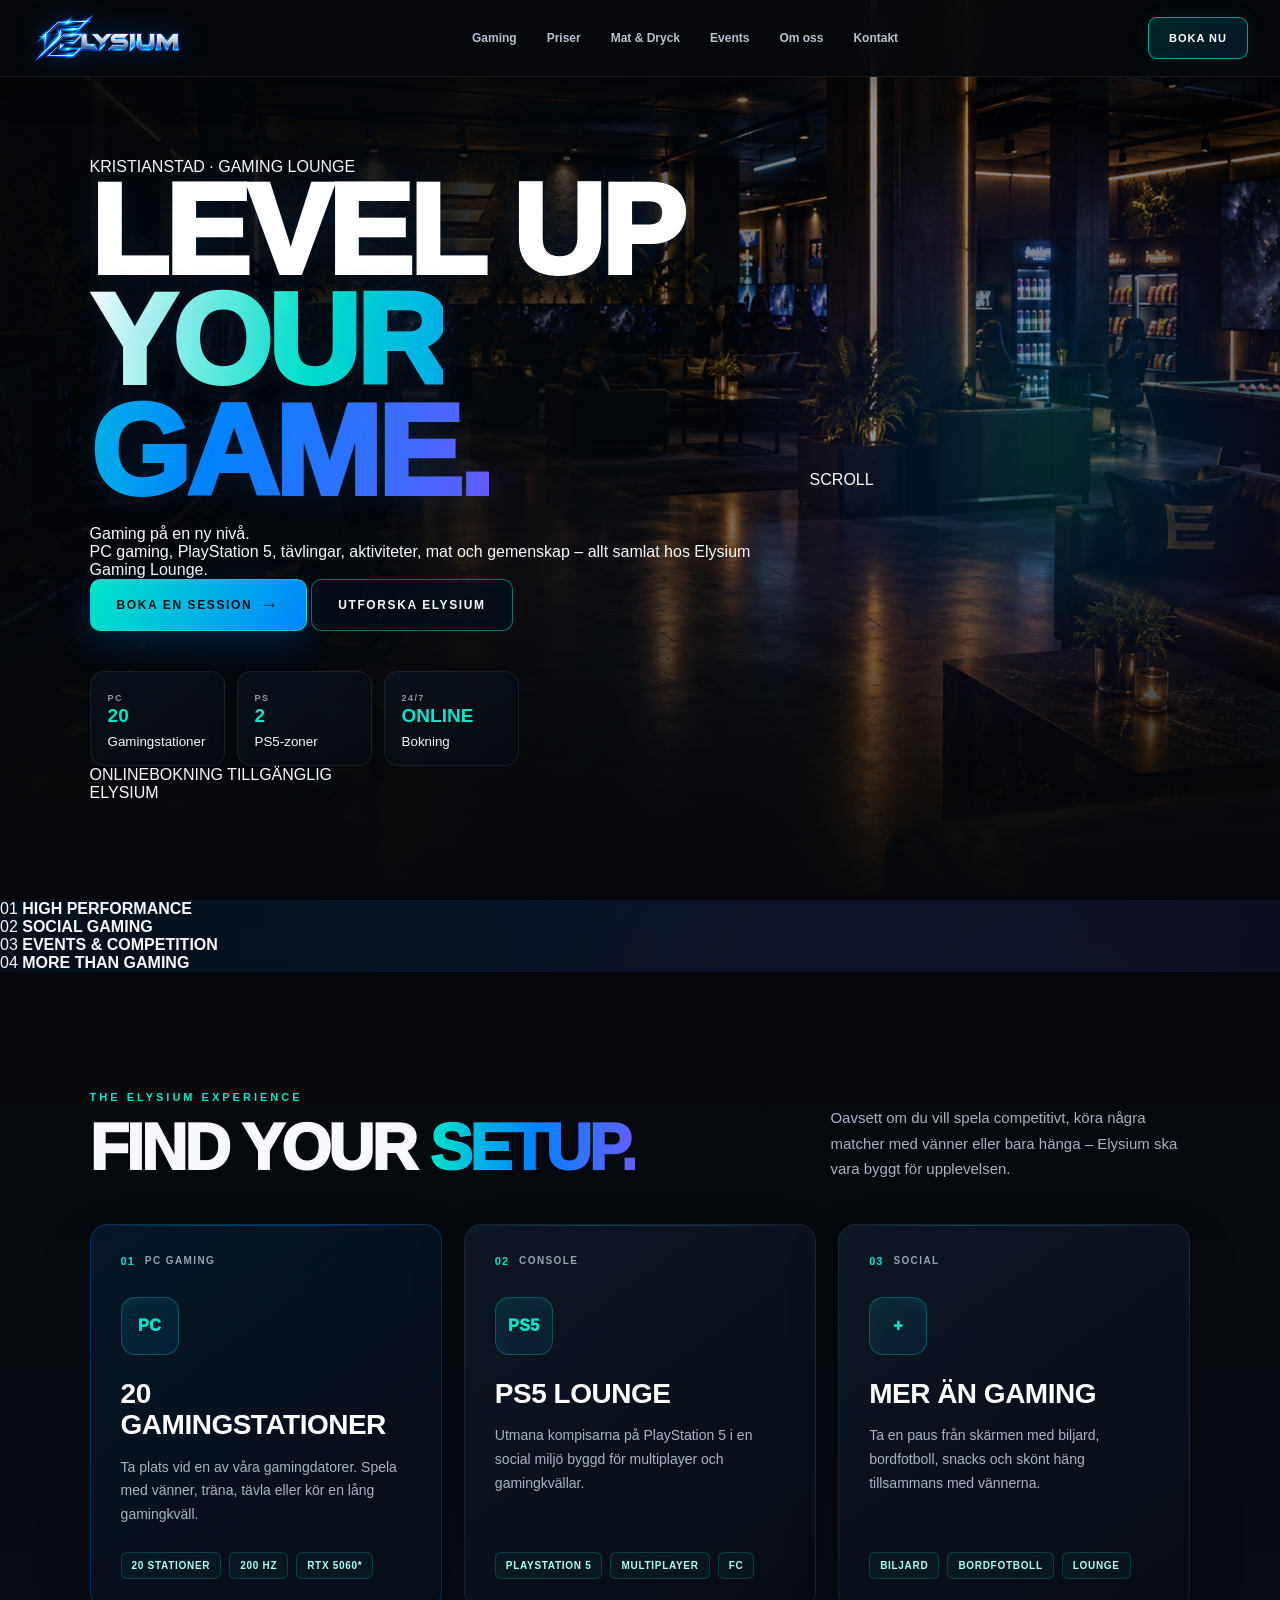
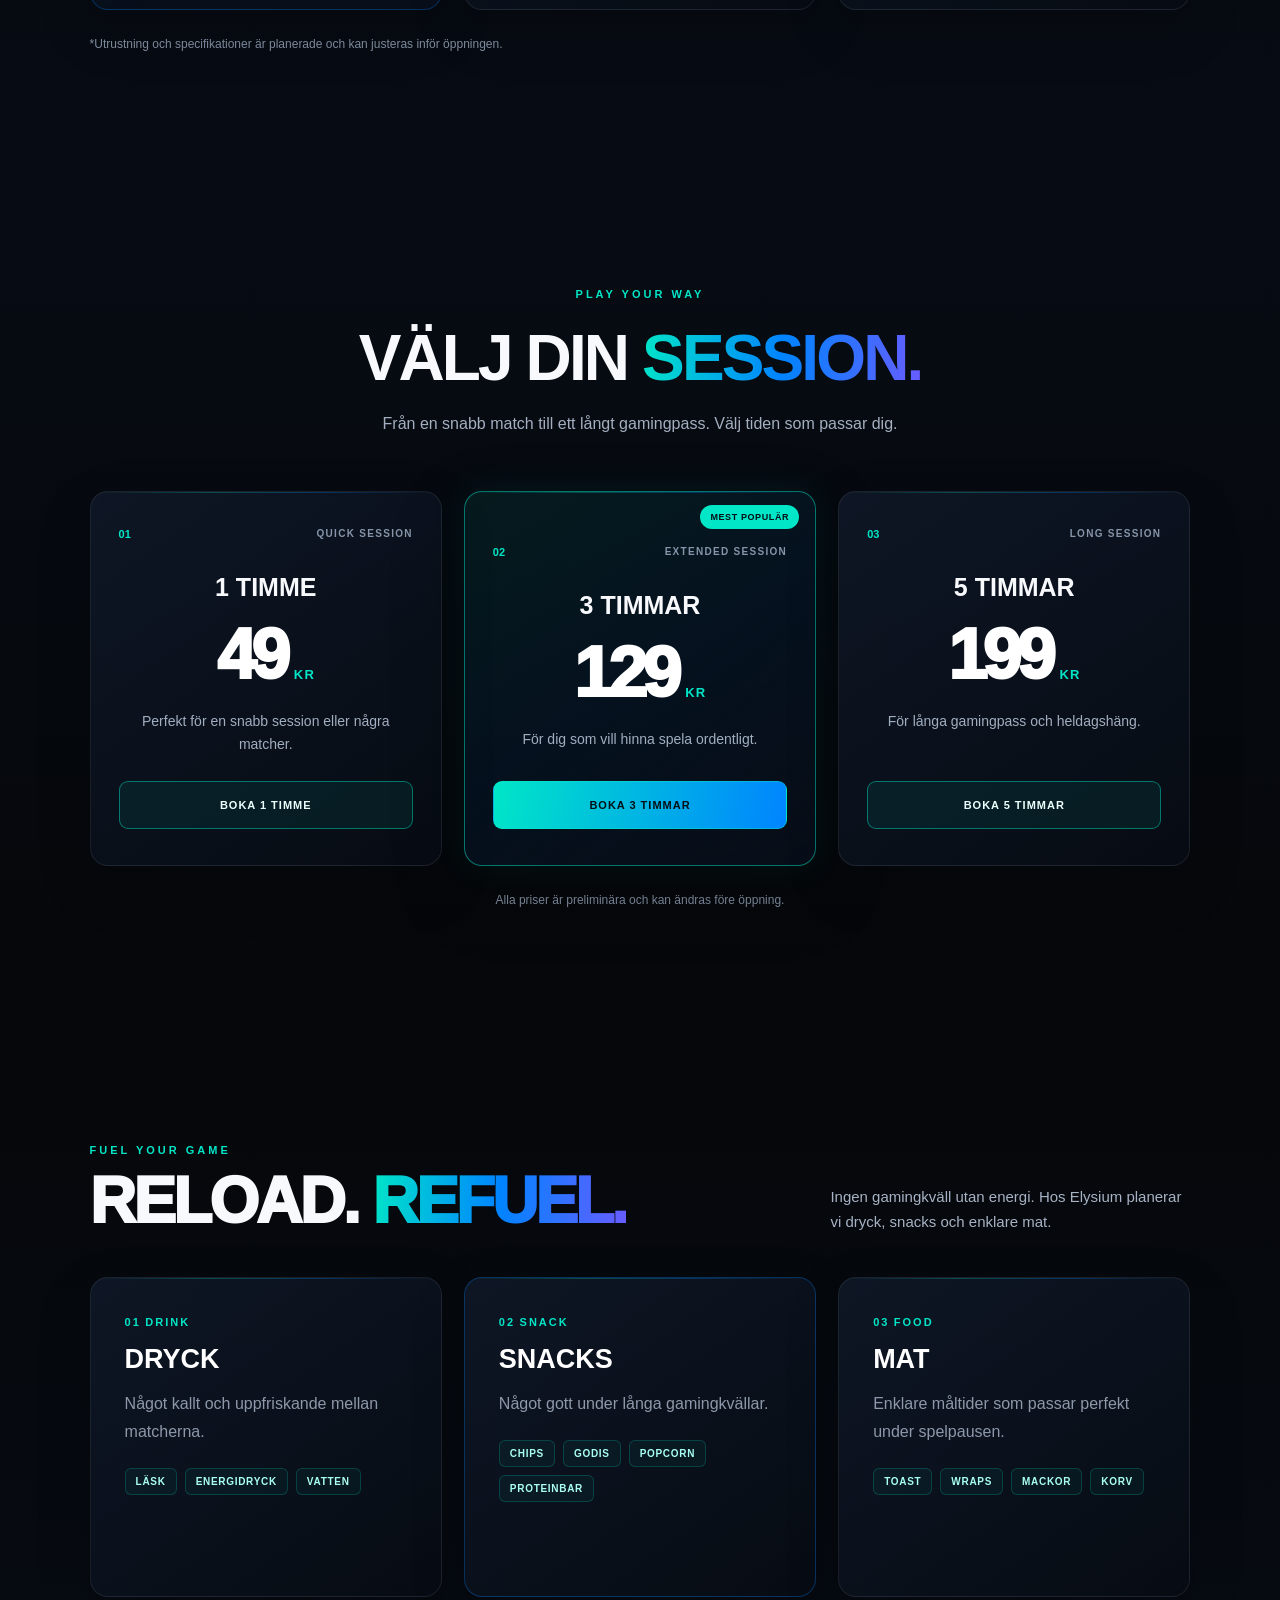
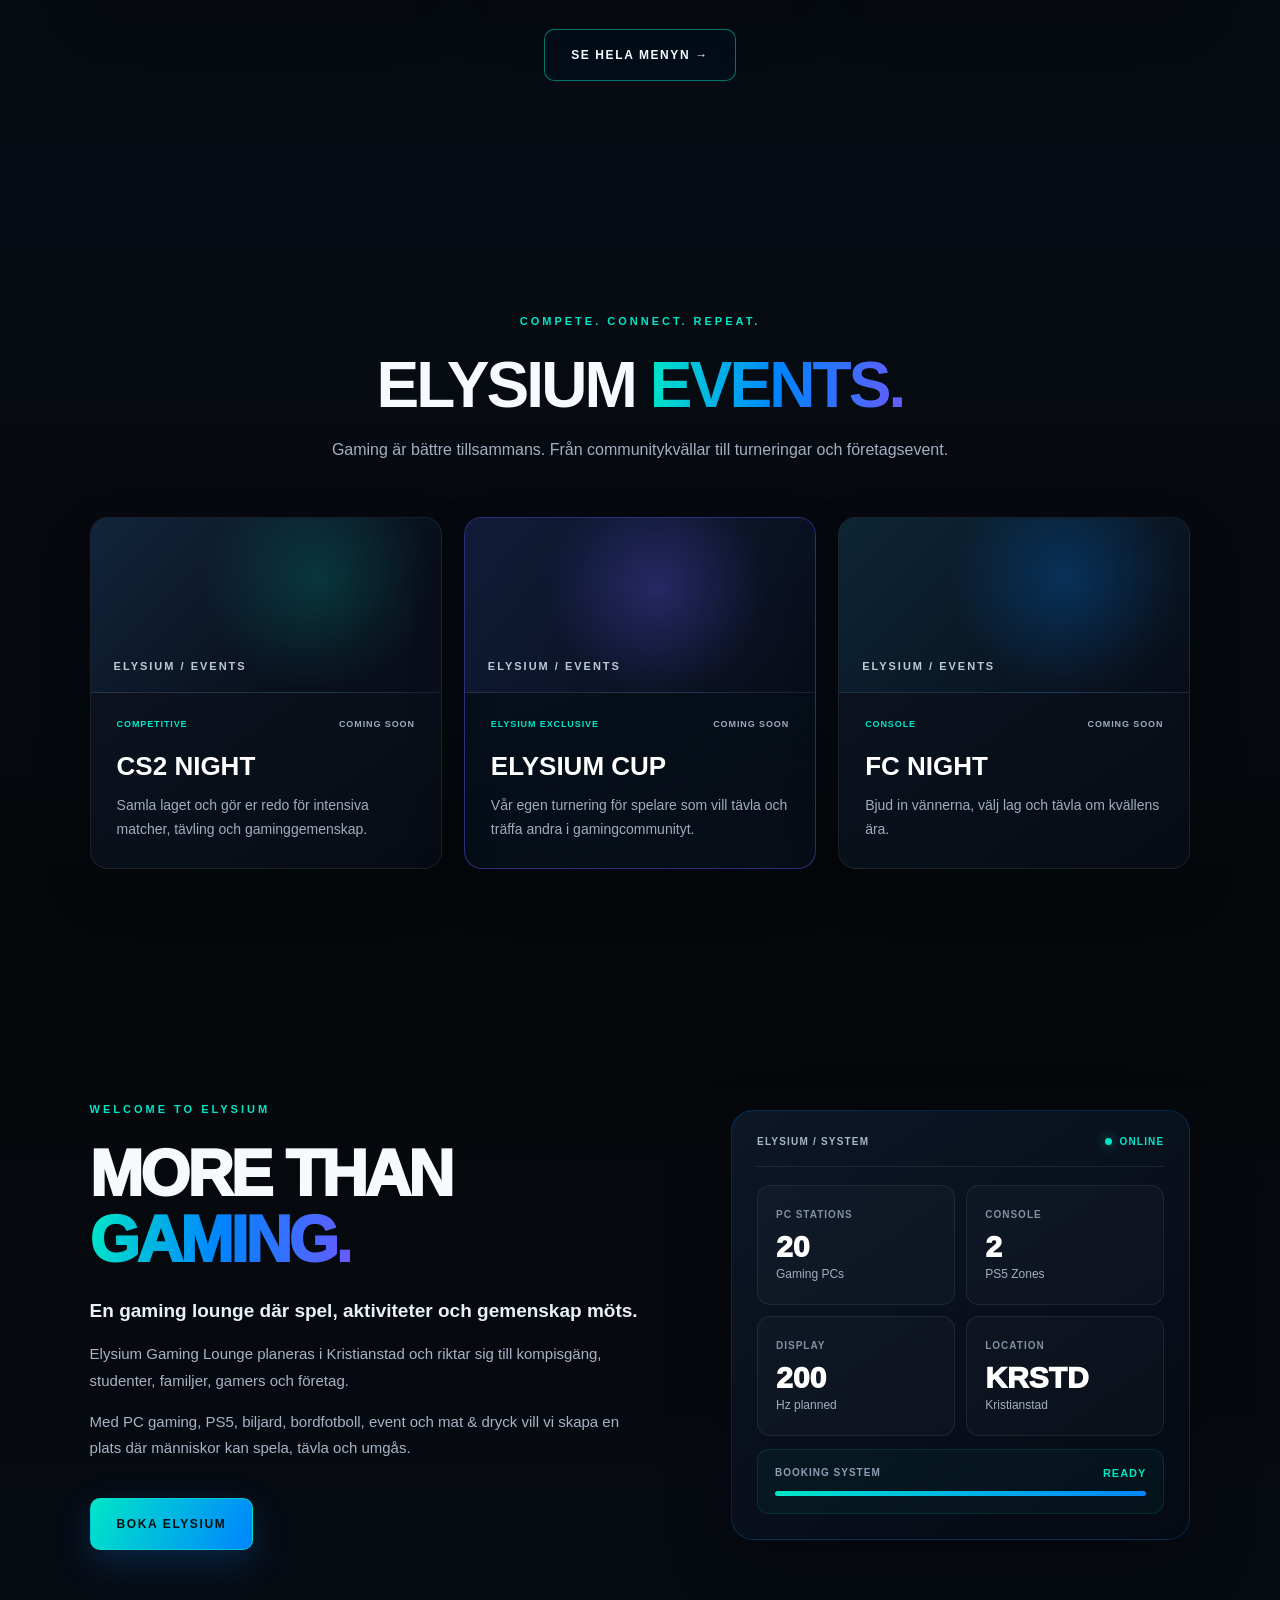
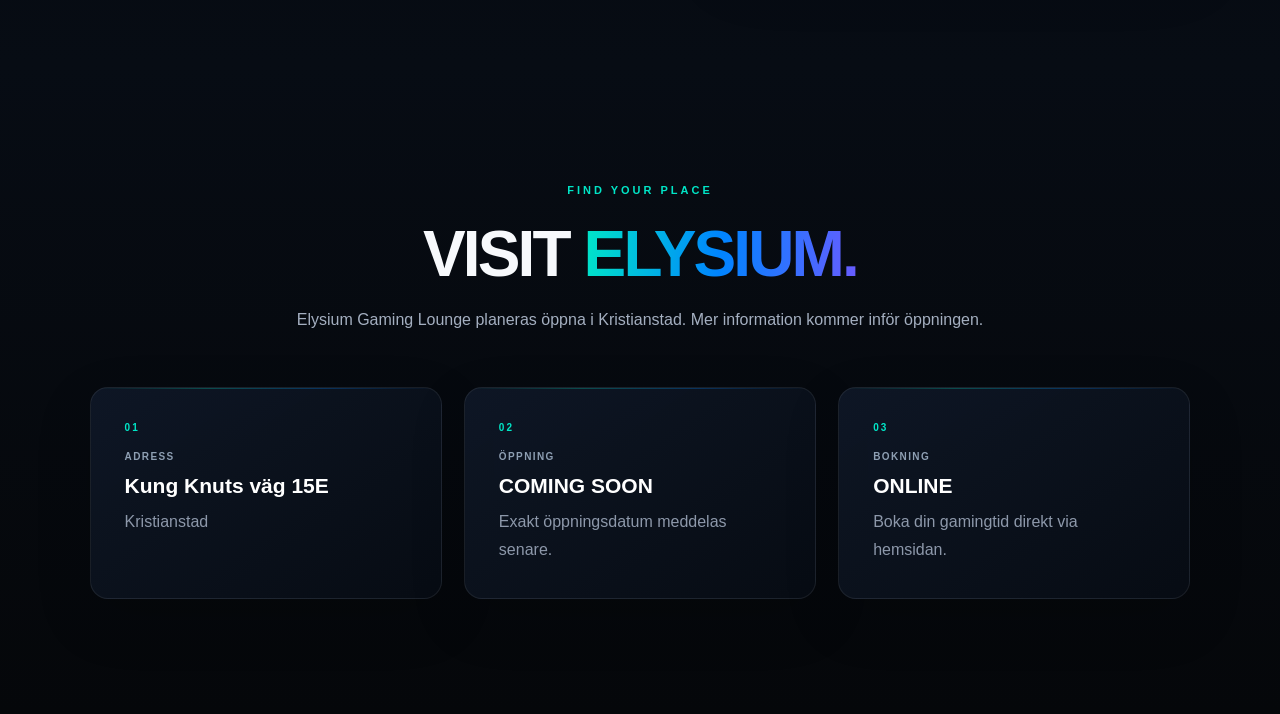
==== index.html @ 27334a2d "Fix contact card markup before responsive overhaul" ====
<!DOCTYPE html>
<html lang="sv">

<head>
    <meta charset="UTF-8">
    <meta name="viewport" content="width=device-width, initial-scale=1.0">
    <meta name="theme-color" content="#05070a">

    <title>Elysium Gaming Lounge | Kristianstad</title>

    <meta name="description"
        content="Elysium Gaming Lounge i Kristianstad – PC gaming, PS5, biljard, bordfotboll, events, mat och dryck.">

    <link rel="stylesheet" href="style.css">
</head>

<body>

    <!-- =========================
         HEADER
    ========================== -->

    <header class="site-header">

        <div class="header-inner">

            <a href="#home" class="logo-link" aria-label="Elysium Gaming Lounge">
                <img
                    src="elysium-header-logo.png"
                    alt="Elysium Gaming Lounge"
                    class="header-logo-img">
            </a>

            <nav class="desktop-nav" aria-label="Huvudmeny">
                <a href="#gaming">Gaming</a>
                <a href="#priser">Priser</a>
                <a href="#mat-dryck">Mat &amp; Dryck</a>
                <a href="#events">Events</a>
                <a href="#om-elysium">Om oss</a>
                <a href="#kontakt">Kontakt</a>
            </nav>

            <div class="header-actions">
                <a href="booking.html" class="header-book-btn">
                    BOKA NU
                </a>

                <button
                    class="mobile-menu-button"
                    id="mobileMenuButton"
                    aria-label="Öppna meny"
                    aria-expanded="false">

                    <span></span>
                    <span></span>
                    <span></span>
                </button>
            </div>

        </div>

        <nav class="mobile-nav" id="mobileNav" aria-label="Mobilmeny">
            <a href="#gaming">Gaming</a>
            <a href="#priser">Priser</a>
            <a href="#mat-dryck">Mat &amp; Dryck</a>
            <a href="#events">Events</a>
            <a href="#om-elysium">Om oss</a>
            <a href="#kontakt">Kontakt</a>
            <a href="#faq">FAQ</a>
            <a href="booking.html" class="mobile-book-link">Boka gaming</a>
        </nav>

    </header>


    <main>

        <!-- =========================
             HERO
        ========================== -->

        <section class="hero" id="home">

            <div class="hero-glow hero-glow-one"></div>
            <div class="hero-glow hero-glow-two"></div>

            <div class="hero-container">

                <div class="hero-content">

                    <div class="status-pill">
                        <span class="status-dot"></span>
                        KRISTIANSTAD · GAMING LOUNGE
                    </div>

                    <h1>
                        LEVEL UP
                        <span>YOUR GAME.</span>
                    </h1>

                    <p class="hero-lead">
                        Gaming på en ny nivå.
                    </p>

                    <p class="hero-description">
                        PC gaming, PlayStation 5, tävlingar, aktiviteter,
                        mat och gemenskap – allt samlat hos Elysium Gaming Lounge.
                    </p>

                    <div class="hero-buttons">

                        <a href="booking.html" class="btn btn-primary">
                            <span>BOKA EN SESSION</span>
                            <span class="btn-arrow">→</span>
                        </a>

                        <a href="#gaming" class="btn btn-secondary">
                            UTFORSKA ELYSIUM
                        </a>

                    </div>

                    <div class="hero-stats">

                        <div class="hero-stat">
                            <span class="stat-icon">PC</span>
                            <div>
                                <strong>20</strong>
                                <small>Gamingstationer</small>
                            </div>
                        </div>

                        <div class="hero-stat">
                            <span class="stat-icon">PS</span>
                            <div>
                                <strong>2</strong>
                                <small>PS5-zoner</small>
                            </div>
                        </div>

                        <div class="hero-stat">
                            <span class="stat-icon">24/7</span>
                            <div>
                                <strong>ONLINE</strong>
                                <small>Bokning</small>
                            </div>
                        </div>

                    </div>

                </div>


                <div class="hero-visual">

                    <div class="hero-image-card">

                        <div class="hero-image"></div>

                        <div class="hero-image-shine"></div>

                        <div class="availability-badge">
                            <span class="live-dot"></span>
                            ONLINEBOKNING TILLGÄNGLIG
                        </div>

                        <div class="hero-image-tag">
                            ELYSIUM
                        </div>

                    </div>

                </div>

            </div>

            <div class="scroll-indicator">
                <span>SCROLL</span>
                <div class="scroll-line"></div>
            </div>

        </section>


        <!-- =========================
             EXPERIENCE STRIP
        ========================== -->

        <section class="experience-strip">

            <div class="experience-item">
                <span>01</span>
                <strong>HIGH PERFORMANCE</strong>
            </div>

            <div class="experience-divider"></div>

            <div class="experience-item">
                <span>02</span>
                <strong>SOCIAL GAMING</strong>
            </div>

            <div class="experience-divider"></div>

            <div class="experience-item">
                <span>03</span>
                <strong>EVENTS &amp; COMPETITION</strong>
            </div>

            <div class="experience-divider"></div>

            <div class="experience-item">
                <span>04</span>
                <strong>MORE THAN GAMING</strong>
            </div>

        </section>


        <!-- =========================
             GAMING
        ========================== -->

        <section class="section gaming-section" id="gaming">

            <div class="section-shell">

                <div class="section-header">

                    <div>
                        <p class="section-label">THE ELYSIUM EXPERIENCE</p>

                        <h2>
                            FIND YOUR
                            <span>SETUP.</span>
                        </h2>
                    </div>

                    <p class="section-description">
                        Oavsett om du vill spela competitivt, köra några matcher
                        med vänner eller bara hänga – Elysium ska vara byggt för upplevelsen.
                    </p>

                </div>


                <div class="gaming-grid">

                    <article class="gaming-card gaming-card-large">

                        <div class="card-top">
                            <span class="card-index">01</span>
                            <span class="card-category">PC GAMING</span>
                        </div>

                        <div class="card-content">

                            <div class="card-icon">
                                <span>PC</span>
                            </div>

                            <h3>20 GAMINGSTATIONER</h3>

                            <p>
                                Ta plats vid en av våra gamingdatorer.
                                Spela med vänner, träna, tävla eller kör en lång gamingkväll.
                            </p>

                            <div class="feature-tags">
                                <span>20 STATIONER</span>
                                <span>200 HZ</span>
                                <span>RTX 5060*</span>
                            </div>

                        </div>

                        <div class="card-glow"></div>

                    </article>


                    <article class="gaming-card">

                        <div class="card-top">
                            <span class="card-index">02</span>
                            <span class="card-category">CONSOLE</span>
                        </div>

                        <div class="card-content">

                            <div class="card-icon">
                                <span>PS5</span>
                            </div>

                            <h3>PS5 LOUNGE</h3>

                            <p>
                                Utmana kompisarna på PlayStation 5 i en social
                                miljö byggd för multiplayer och gamingkvällar.
                            </p>

                            <div class="feature-tags">
                                <span>PLAYSTATION 5</span>
                                <span>MULTIPLAYER</span>
                                <span>FC</span>
                            </div>

                        </div>

                    </article>


                    <article class="gaming-card">

                        <div class="card-top">
                            <span class="card-index">03</span>
                            <span class="card-category">SOCIAL</span>
                        </div>

                        <div class="card-content">

                            <div class="card-icon">
                                <span>+</span>
                            </div>

                            <h3>MER ÄN GAMING</h3>

                            <p>
                                Ta en paus från skärmen med biljard,
                                bordfotboll, snacks och skönt häng tillsammans med vännerna.
                            </p>

                            <div class="feature-tags">
                                <span>BILJARD</span>
                                <span>BORDFOTBOLL</span>
                                <span>LOUNGE</span>
                            </div>

                        </div>

                    </article>

                </div>

                <p class="section-note">
                    *Utrustning och specifikationer är planerade och kan justeras inför öppningen.
                </p>

            </div>

        </section>


        <!-- =========================
             PRISER
        ========================== -->

        <section class="section pricing-section" id="priser">

            <div class="section-shell">

                <div class="center-heading">

                    <p class="section-label">PLAY YOUR WAY</p>

                    <h2>
                        VÄLJ DIN
                        <span>SESSION.</span>
                    </h2>

                    <p>
                        Från en snabb match till ett långt gamingpass.
                        Välj tiden som passar dig.
                    </p>

                </div>


                <div class="pricing-grid">

                    <article class="price-card">

                        <div class="price-card-top">
                            <span>01</span>
                            <small>QUICK SESSION</small>
                        </div>

                        <h3>1 TIMME</h3>

                        <div class="price-value">
                            <strong>49</strong>
                            <span>KR</span>
                        </div>

                        <p>
                            Perfekt för en snabb session eller några matcher.
                        </p>

                        <a href="booking.html" class="price-button">
                            BOKA 1 TIMME
                        </a>

                    </article>


                    <article class="price-card featured">

                        <div class="popular-badge">
                            MEST POPULÄR
                        </div>

                        <div class="price-card-top">
                            <span>02</span>
                            <small>EXTENDED SESSION</small>
                        </div>

                        <h3>3 TIMMAR</h3>

                        <div class="price-value">
                            <strong>129</strong>
                            <span>KR</span>
                        </div>

                        <p>
                            För dig som vill hinna spela ordentligt.
                        </p>

                        <a href="booking.html" class="price-button">
                            BOKA 3 TIMMAR
                        </a>

                    </article>


                    <article class="price-card">

                        <div class="price-card-top">
                            <span>03</span>
                            <small>LONG SESSION</small>
                        </div>

                        <h3>5 TIMMAR</h3>

                        <div class="price-value">
                            <strong>199</strong>
                            <span>KR</span>
                        </div>

                        <p>
                            För långa gamingpass och heldagshäng.
                        </p>

                        <a href="booking.html" class="price-button">
                            BOKA 5 TIMMAR
                        </a>

                    </article>

                </div>

                <p class="section-note center-note">
                    Alla priser är preliminära och kan ändras före öppning.
                </p>

            </div>

        </section>


        <!-- =========================
             MAT & DRYCK
        ========================== -->

        <section class="section food-section" id="mat-dryck">

            <div class="section-shell">

                <div class="section-header">

                    <div>
                        <p class="section-label">FUEL YOUR GAME</p>

                        <h2>
                            RELOAD.
                            <span>REFUEL.</span>
                        </h2>
                    </div>

                    <p class="section-description">
                        Ingen gamingkväll utan energi.
                        Hos Elysium planerar vi dryck, snacks och enklare mat.
                    </p>

                </div>


                <div class="food-grid">

                    <article class="food-card">

                        <span class="food-number">01</span>

                        <div class="food-icon">DRINK</div>

                        <h3>DRYCK</h3>

                        <p>
                            Något kallt och uppfriskande mellan matcherna.
                        </p>

                        <div class="feature-tags">
                            <span>LÄSK</span>
                            <span>ENERGIDRYCK</span>
                            <span>VATTEN</span>
                        </div>

                    </article>


                    <article class="food-card featured">

                        <span class="food-number">02</span>

                        <div class="food-icon">SNACK</div>

                        <h3>SNACKS</h3>

                        <p>
                            Något gott under långa gamingkvällar.
                        </p>

                        <div class="feature-tags">
                            <span>CHIPS</span>
                            <span>GODIS</span>
                            <span>POPCORN</span>
                            <span>PROTEINBAR</span>
                        </div>

                    </article>


                    <article class="food-card">

                        <span class="food-number">03</span>

                        <div class="food-icon">FOOD</div>

                        <h3>MAT</h3>

                        <p>
                            Enklare måltider som passar perfekt under spelpausen.
                        </p>

                        <div class="feature-tags">
                            <span>TOAST</span>
                            <span>WRAPS</span>
                            <span>MACKOR</span>
                            <span>KORV</span>
                        </div>

                    </article>

                </div>


                <div class="section-cta">

                    <a href="menu.html" class="btn btn-secondary">
                        SE HELA MENYN →
                    </a>

                </div>

            </div>

        </section>


        <!-- =========================
             EVENTS
        ========================== -->

        <section class="section events-section" id="events">

            <div class="section-shell">

                <div class="center-heading">

                    <p class="section-label">COMPETE. CONNECT. REPEAT.</p>

                    <h2>
                        ELYSIUM
                        <span>EVENTS.</span>
                    </h2>

                    <p>
                        Gaming är bättre tillsammans.
                        Från communitykvällar till turneringar och företagsevent.
                    </p>

                </div>


                <div class="events-grid">

                    <article class="event-card">

                        <div class="event-image event-image-one"></div>

                        <div class="event-body">

                            <div class="event-meta">
                                <span>COMPETITIVE</span>
                                <span>COMING SOON</span>
                            </div>

                            <h3>CS2 NIGHT</h3>

                            <p>
                                Samla laget och gör er redo för intensiva matcher,
                                tävling och gaminggemenskap.
                            </p>

                        </div>

                    </article>


                    <article class="event-card featured">

                        <div class="event-image event-image-two"></div>

                        <div class="event-body">

                            <div class="event-meta">
                                <span>ELYSIUM EXCLUSIVE</span>
                                <span>COMING SOON</span>
                            </div>

                            <h3>ELYSIUM CUP</h3>

                            <p>
                                Vår egen turnering för spelare som vill tävla
                                och träffa andra i gamingcommunityt.
                            </p>

                        </div>

                    </article>


                    <article class="event-card">

                        <div class="event-image event-image-three"></div>

                        <div class="event-body">

                            <div class="event-meta">
                                <span>CONSOLE</span>
                                <span>COMING SOON</span>
                            </div>

                            <h3>FC NIGHT</h3>

                            <p>
                                Bjud in vännerna, välj lag och tävla om kvällens ära.
                            </p>

                        </div>

                    </article>

                </div>

            </div>

        </section>


        <!-- =========================
             ABOUT
        ========================== -->

        <section class="section about-section" id="om-elysium">

            <div class="section-shell">

                <div class="about-container">

                    <div class="about-content">

                        <p class="section-label">WELCOME TO ELYSIUM</p>

                        <h2>
                            MORE THAN
                            <span>GAMING.</span>
                        </h2>

                        <p class="about-lead">
                            En gaming lounge där spel, aktiviteter
                            och gemenskap möts.
                        </p>

                        <p class="about-text">
                            Elysium Gaming Lounge planeras i Kristianstad
                            och riktar sig till kompisgäng, studenter,
                            familjer, gamers och företag.
                        </p>

                        <p class="about-text">
                            Med PC gaming, PS5, biljard, bordfotboll,
                            event och mat &amp; dryck vill vi skapa en plats
                            där människor kan spela, tävla och umgås.
                        </p>

                        <a href="booking.html" class="btn btn-primary about-button">
                            BOKA ELYSIUM
                        </a>

                    </div>


                    <div class="about-dashboard">

                        <div class="dashboard-header">
                            <span>ELYSIUM / SYSTEM</span>
                            <span class="dashboard-live">
                                <i></i>
                                ONLINE
                            </span>
                        </div>

                        <div class="dashboard-grid">

                            <div class="dashboard-card">
                                <small>PC STATIONS</small>
                                <strong>20</strong>
                                <span>Gaming PCs</span>
                            </div>

                            <div class="dashboard-card">
                                <small>CONSOLE</small>
                                <strong>2</strong>
                                <span>PS5 Zones</span>
                            </div>

                            <div class="dashboard-card">
                                <small>DISPLAY</small>
                                <strong>200</strong>
                                <span>Hz planned</span>
                            </div>

                            <div class="dashboard-card">
                                <small>LOCATION</small>
                                <strong>KRSTD</strong>
                                <span>Kristianstad</span>
                            </div>

                        </div>

                        <div class="dashboard-status">

                            <div>
                                <span>BOOKING SYSTEM</span>
                                <strong>READY</strong>
                            </div>

                            <div class="status-bar">
                                <span></span>
                            </div>

                        </div>

                    </div>

                </div>

            </div>

        </section>


        <!-- =========================
             KONTAKT
        ========================== -->

        <section class="section contact-section" id="kontakt">

            <div class="section-shell">

                <div class="center-heading">

                    <p class="section-label">FIND YOUR PLACE</p>

                    <h2>
                        VISIT
                        <span>ELYSIUM.</span>
                    </h2>

                    <p>
                        Elysium Gaming Lounge planeras öppna i Kristianstad.
                        Mer information kommer inför öppningen.
                    </p>

                </div>


                <div class="contact-grid">

                    <article class="contact-card">

                        <span class="contact-index">01</span>

                        <small>ADRESS</small>

                        <strong>
                            Kung Knuts väg 15E
                        </strong>

                        <p>
                            Kristianstad
                        </p>

                    </article>


                    <article class="contact-card">

                        <span class="contact-index">02</span>

                        <small>ÖPPNING</small>

                        <strong>COMING SOON</strong>

                        <p>
                            Exakt öppningsdatum meddelas senare.
                        </p>

                    </article>


                    <article class="contact-card">

                        <span class="contact-index">03</span>

                        <small>BOKNING</small>

                        <strong>ONLINE</strong>

                        <p>
                            Boka din gamingtid direkt via hemsidan.
                        </p>
                    </article>
                </div>
            </div>
        </section>
    </main>
    <script>
    const menuButton = document.getElementById('mobileMenuButton');
    const mobileNav = document.getElementById('mobileNav');
    if (menuButton && mobileNav) {
      menuButton.addEventListener('click', () => {
        const opened = mobileNav.classList.toggle('active');
        menuButton.setAttribute('aria-expanded', String(opened));
        menuButton.setAttribute('aria-label', opened ? 'Stäng meny' : 'Öppna meny');
      });
      mobileNav.querySelectorAll('a').forEach(link => link.addEventListener('click', () => {
        mobileNav.classList.remove('active');
        menuButton.setAttribute('aria-expanded', 'false');
      }));
    }
    </script>
</body>
</html>
---- style.css ----
/* =========================================================
   ELYSIUM GAMING LOUNGE
   PREMIUM DESIGN SYSTEM
   ========================================================= */

:root {
    --bg: #05070a;
    --bg-soft: #080d15;
    --bg-card: #0b1220;
    --bg-card-2: #0d1727;

    --blue: #0084ff;
    --blue-light: #29a6ff;
    --cyan: #00e6c7;
    --cyan-light: #46ffe5;
    --purple: #685cff;

    --text: #f7f9fc;
    --muted: #8d98aa;
    --muted-2: #606b7c;

    --border: rgba(255,255,255,.08);
    --border-blue: rgba(0,132,255,.25);
    --border-cyan: rgba(0,230,199,.22);

    --shadow:
        0 24px 70px rgba(0,0,0,.42);

    --glow-blue:
        0 0 35px rgba(0,132,255,.20);

    --glow-cyan:
        0 0 35px rgba(0,230,199,.16);

    --radius-sm: 12px;
    --radius: 18px;
    --radius-lg: 28px;

    --container: 1240px;
}


/* =========================================================
   RESET
   ========================================================= */

* {
    margin: 0;
    padding: 0;
    box-sizing: border-box;
}

html {
    scroll-behavior: smooth;
}

body {
    min-height: 100vh;
    overflow-x: hidden;

    background:
        radial-gradient(circle at 15% 10%, rgba(0,132,255,.10), transparent 25%),
        radial-gradient(circle at 85% 20%, rgba(104,92,255,.10), transparent 25%),
        #05070a;

    color: var(--text);

    font-family:
        Inter,
        Arial,
        Helvetica,
        sans-serif;

    -webkit-font-smoothing: antialiased;
}

body::before {
    content: "";
    position: fixed;
    inset: 0;
    pointer-events: none;
    z-index: -1;

    background-image:
        linear-gradient(rgba(255,255,255,.018) 1px, transparent 1px),
        linear-gradient(90deg, rgba(255,255,255,.018) 1px, transparent 1px);

    background-size: 70px 70px;

    mask-image:
        linear-gradient(
            to bottom,
            rgba(0,0,0,.45),
            transparent 75%
        );
}

img {
    max-width: 100%;
}

a {
    color: inherit;
}

button,
input,
select,
textarea {
    font: inherit;
}

section {
    scroll-margin-top: 100px;
}


/* =========================================================
   HEADER
   ========================================================= */

header {
    position: fixed;
    top: 0;
    left: 0;
    width: 100%;
    min-height: 82px;

    z-index: 1000;

    display: flex;
    align-items: center;
    justify-content: space-between;

    padding: 14px 6%;

    background:
        linear-gradient(
            180deg,
            rgba(5,7,10,.96),
            rgba(5,7,10,.82)
        );

    backdrop-filter: blur(20px);
    -webkit-backdrop-filter: blur(20px);

    border-bottom:
        1px solid rgba(255,255,255,.07);

    box-shadow:
        0 8px 35px rgba(0,0,0,.22);
}

.logo,
.logo-image-link {
    display: inline-flex;
    align-items: center;

    text-decoration: none;
}

.header-logo-img {
    display: block;

    width: 220px;
    max-width: 24vw;
    height: 54px;

    object-fit: contain;
    object-position: left center;

    filter:
        drop-shadow(0 0 12px rgba(0,132,255,.22));
}

header nav {
    display: flex;
    align-items: center;
    gap: 28px;
}

header nav a {
    position: relative;

    color: #d8deea;

    text-decoration: none;

    font-size: 13px;
    font-weight: 700;

    transition:
        color .25s ease,
        transform .25s ease;
}

header nav a::after {
    content: "";

    position: absolute;
    left: 0;
    bottom: -9px;

    width: 0;
    height: 2px;

    background:
        linear-gradient(
            90deg,
            var(--cyan),
            var(--blue)
        );

    box-shadow:
        0 0 10px rgba(0,230,199,.6);

    transition: width .25s ease;
}

header nav a:hover {
    color: #fff;
}

header nav a:hover::after {
    width: 100%;
}


/* =========================================================
   HERO
   ========================================================= */

.hero {
    position: relative;

    min-height: 100vh;

    display: flex;
    align-items: center;

    padding:
        150px 7%
        90px;

    overflow: hidden;

    background:
        linear-gradient(
            90deg,
            rgba(3,5,8,.96) 0%,
            rgba(3,7,12,.88) 34%,
            rgba(4,8,15,.42) 68%,
            rgba(3,5,8,.58) 100%
        ),
        url("e5ccaa9f-6c6c-4a0d-b67c-213d4dc119f0.png");

    background-size: cover;
    background-position: center;
    background-repeat: no-repeat;
}

.hero::before {
    content: "";

    position: absolute;

    width: 700px;
    height: 700px;

    right: -120px;
    top: 50%;

    transform: translateY(-50%);

    border-radius: 50%;

    background:
        radial-gradient(
            circle,
            rgba(0,230,199,.16) 0%,
            rgba(0,132,255,.13) 26%,
            rgba(104,92,255,.08) 45%,
            transparent 70%
        );

    filter: blur(14px);

    pointer-events: none;
}

.hero::after {
    content: "";

    position: absolute;
    inset: 0;

    pointer-events: none;

    background:
        linear-gradient(
            to bottom,
            transparent 65%,
            #05070a 100%
        );
}

.hero > * {
    position: relative;
    z-index: 2;
}

.hero-content,
.hero-copy {
    width: 100%;
    max-width: 720px;
}

.hero .small-title,
.hero-eyebrow {
    display: inline-flex;
    align-items: center;
    gap: 10px;

    margin-bottom: 22px;

    color: var(--cyan);

    font-size: 12px;
    font-weight: 900;
    letter-spacing: 3px;

    text-transform: uppercase;
}

.hero .small-title::before,
.hero-eyebrow::before {
    content: "";

    width: 30px;
    height: 2px;

    background:
        linear-gradient(
            90deg,
            var(--cyan),
            var(--blue)
        );

    box-shadow:
        0 0 12px rgba(0,230,199,.65);
}

.hero h1 {
    max-width: 900px;

    font-size:
        clamp(
            64px,
            10vw,
            138px
        );

    line-height: .86;

    font-weight: 950;

    letter-spacing: -4px;

    text-transform: uppercase;

    margin-bottom: 18px;

    color: #fff;

    text-shadow:
        0 0 35px rgba(0,132,255,.12);
}

.hero h1 span,
.gradient-text {
    color: transparent;

    background:
        linear-gradient(
            100deg,
            #ffffff 0%,
            #00e6c7 30%,
            #0084ff 62%,
            #685cff 100%
        );

    background-clip: text;
    -webkit-background-clip: text;
}

.tagline {
    margin-bottom: 22px;

    color: transparent;

    background:
        linear-gradient(
            90deg,
            var(--cyan),
            var(--blue),
            var(--purple)
        );

    background-clip: text;
    -webkit-background-clip: text;

    font-size:
        clamp(
            21px,
            3vw,
            40px
        );

    line-height: 1;

    font-weight: 900;

    letter-spacing: 4px;
}

.description {
    max-width: 610px;

    margin-bottom: 34px;

    color: #aab4c4;

    font-size: 17px;
    line-height: 1.8;
}


/* =========================================================
   BUTTONS
   ========================================================= */

.buttons {
    display: flex;
    flex-wrap: wrap;

    gap: 14px;
}

.btn,
.primary-btn,
.secondary-btn {
    position: relative;

    display: inline-flex;
    align-items: center;
    justify-content: center;

    min-height: 52px;

    padding:
        0 26px;

    overflow: hidden;

    border-radius: 10px;

    text-decoration: none;

    font-size: 12px;
    font-weight: 900;
    letter-spacing: 1.6px;

    text-transform: uppercase;

    transition:
        transform .25s ease,
        box-shadow .25s ease,
        border-color .25s ease,
        background .25s ease;
}

.btn {
    border:
        1px solid rgba(0,230,199,.55);

    color: #fff;

    background:
        linear-gradient(
            135deg,
            rgba(0,230,199,.10),
            rgba(0,132,255,.08)
        );

    box-shadow:
        inset 0 0 20px rgba(0,132,255,.03);
}

.btn:hover {
    transform: translateY(-3px);

    border-color:
        rgba(0,230,199,.9);

    background:
        linear-gradient(
            135deg,
            rgba(0,230,199,.20),
            rgba(0,132,255,.18)
        );

    box-shadow:
        0 12px 35px rgba(0,132,255,.18),
        0 0 20px rgba(0,230,199,.12);
}

.primary-btn {
    color: #02100f;

    border: 0;

    background:
        linear-gradient(
            90deg,
            var(--cyan),
            var(--blue)
        );

    box-shadow:
        0 12px 40px rgba(0,132,255,.22),
        0 0 24px rgba(0,230,199,.16);
}

.primary-btn:hover {
    transform: translateY(-3px);

    box-shadow:
        0 16px 48px rgba(0,132,255,.30),
        0 0 30px rgba(0,230,199,.22);
}

.secondary-btn {
    color: #fff;

    border:
        1px solid rgba(255,255,255,.14);

    background:
        rgba(255,255,255,.035);
}

.secondary-btn:hover {
    transform: translateY(-3px);

    border-color:
        rgba(0,132,255,.45);

    background:
        rgba(0,132,255,.08);
}


/* =========================================================
   OPTIONAL HERO STATS
   ========================================================= */

.hero-stats {
    display: flex;
    flex-wrap: wrap;

    gap: 12px;

    margin-top: 40px;
}

.hero-stat {
    min-width: 135px;

    padding: 15px 17px;

    border:
        1px solid rgba(255,255,255,.08);

    border-radius: 14px;

    background:
        linear-gradient(
            145deg,
            rgba(12,20,32,.78),
            rgba(6,11,18,.72)
        );

    backdrop-filter: blur(14px);
}

.hero-stat strong {
    display: block;

    margin-bottom: 5px;

    color: var(--cyan);

    font-size: 19px;
    font-weight: 900;
}

.hero-stat span {
    color: var(--muted);

    font-size: 9px;
    font-weight: 800;
    letter-spacing: 1.4px;

    text-transform: uppercase;
}


/* =========================================================
   COMMON SECTIONS
   ========================================================= */

.gaming-section,
.pricing-section,
.food-section,
.events-section,
.about-section,
.contact-section,
.faq-section {
    position: relative;

    padding:
        115px 7%;

    overflow: hidden;
}

.gaming-section,
.food-section,
.about-section {
    background:
        linear-gradient(
            180deg,
            #05070a,
            #070c14
        );
}

.pricing-section,
.events-section,
.contact-section {
    background:
        linear-gradient(
            180deg,
            #070c14,
            #05070a
        );
}

.section-heading,
.pricing-header,
.food-header,
.events-header,
.contact-header,
.faq-header {
    max-width: 790px;

    margin:
        0 auto
        60px;

    text-align: center;
}

.section-label {
    display: inline-block;

    margin-bottom: 13px;

    color: var(--cyan);

    font-size: 11px;
    font-weight: 900;
    letter-spacing: 3px;

    text-transform: uppercase;
}

.section-heading h2,
.pricing-header h2,
.food-header h2,
.events-header h2,
.contact-header h2,
.faq-header h2,
.about-left h2 {
    color: #fff;

    font-size:
        clamp(
            38px,
            5.5vw,
            68px
        );

    line-height: 1;

    font-weight: 950;

    letter-spacing: -1.5px;

    text-transform: uppercase;

    margin-bottom: 20px;
}

.section-heading > p:last-child,
.pricing-header > p:last-child,
.food-header > p:last-child,
.events-header > p:last-child,
.contact-header > p:last-child,
.faq-header > p:last-child {
    color: var(--muted);

    font-size: 16px;
    line-height: 1.75;
}


/* =========================================================
   CARDS
   ========================================================= */

.gaming-grid,
.pricing-grid,
.food-grid,
.events-grid,
.contact-grid {
    width: 100%;
    max-width: var(--container);

    margin: 0 auto;

    display: grid;
    grid-template-columns:
        repeat(3, 1fr);

    gap: 22px;
}

.gaming-card,
.price-card,
.food-card,
.event-card,
.contact-card {
    position: relative;

    overflow: hidden;

    padding: 34px;

    border:
        1px solid rgba(255,255,255,.075);

    border-radius: var(--radius);

    background:
        linear-gradient(
            145deg,
            rgba(15,24,39,.92),
            rgba(7,12,20,.96)
        );

    box-shadow:
        0 20px 55px rgba(0,0,0,.16);

    transition:
        transform .3s ease,
        border-color .3s ease,
        box-shadow .3s ease;
}

.gaming-card::before,
.price-card::before,
.food-card::before,
.event-card::before,
.contact-card::before {
    content: "";

    position: absolute;

    top: 0;
    left: 0;

    width: 100%;
    height: 1px;

    background:
        linear-gradient(
            90deg,
            transparent,
            rgba(0,230,199,.75),
            rgba(0,132,255,.8),
            transparent
        );

    opacity: .35;
}

.gaming-card:hover,
.price-card:hover,
.food-card:hover,
.event-card:hover,
.contact-card:hover {
    transform:
        translateY(-8px);

    border-color:
        rgba(0,132,255,.35);

    box-shadow:
        0 28px 75px rgba(0,0,0,.34),
        0 0 30px rgba(0,132,255,.07);
}

.card-number,
.food-number,
.event-number {
    color: var(--cyan);

    font-size: 11px;
    font-weight: 900;
    letter-spacing: 2px;

    margin-bottom: 34px;
}

.gaming-card h3,
.food-card h3,
.event-card h3 {
    color: #fff;

    font-size: 27px;
    font-weight: 900;

    margin-bottom: 15px;
}

.gaming-card p,
.food-card > p,
.event-card > p:not(.event-type),
.contact-card p {
    color: var(--muted);

    line-height: 1.75;
}


/* =========================================================
   GAMING
   ========================================================= */

.gaming-card {
    min-height: 355px;
}

.specs,
.food-items {
    display: flex;
    flex-wrap: wrap;

    gap: 8px;

    margin-top: 26px;
}

.specs span,
.food-items span {
    padding:
        7px 10px;

    border:
        1px solid rgba(0,230,199,.20);

    border-radius: 7px;

    color: #a9fff2;

    background:
        rgba(0,230,199,.035);

    font-size: 10px;
    font-weight: 800;
    letter-spacing: .8px;
}


/* =========================================================
   PRICING
   ========================================================= */

.pricing-section {
    text-align: center;
}

.price-card {
    min-height: 365px;

    display: flex;
    flex-direction: column;
    align-items: center;
    justify-content: center;

    text-align: center;
}

.price-card.featured {
    border:
        1px solid rgba(0,230,199,.48);

    background:
        linear-gradient(
            145deg,
            rgba(0,230,199,.08),
            rgba(0,132,255,.07),
            rgba(8,14,24,.96)
        );

    box-shadow:
        0 25px 70px rgba(0,0,0,.28),
        0 0 35px rgba(0,230,199,.08);
}

.popular {
    position: absolute;

    top: 17px;
    right: 17px;

    padding:
        7px 11px;

    border-radius: 999px;

    background:
        linear-gradient(
            90deg,
            var(--cyan),
            var(--blue)
        );

    color: #02110f;

    font-size: 9px;
    font-weight: 950;
    letter-spacing: 1px;
}

.price-label {
    color: var(--cyan);

    font-size: 10px;
    font-weight: 900;
    letter-spacing: 2px;

    margin-bottom: 12px;
}

.price-card h3 {
    font-size: 25px;

    margin-bottom: 20px;
}

.price {
    margin-bottom: 20px;

    color: #fff;

    font-size: 62px;
    font-weight: 950;

    letter-spacing: -3px;
}

.price span {
    color: var(--cyan);

    font-size: 13px;
    letter-spacing: 1px;
}

.price-card > p:last-child {
    max-width: 260px;

    color: var(--muted);

    line-height: 1.6;
}

.pricing-note,
.food-note {
    max-width: 750px;

    margin:
        38px auto
        0;

    color: var(--muted-2);

    font-size: 12px;
    line-height: 1.7;

    text-align: center;
}


/* =========================================================
   FOOD
   ========================================================= */

.food-card {
    min-height: 320px;
}

.food-card.featured {
    border-color:
        rgba(0,132,255,.30);
}

.food-cta {
    display: flex;
    justify-content: center;

    margin-top: 36px;
}


/* =========================================================
   EVENTS
   ========================================================= */

.event-card {
    min-height: 380px;

    display: flex;
    flex-direction: column;
}

.event-card.featured {
    border-color:
        rgba(104,92,255,.42);

    background:
        linear-gradient(
            145deg,
            rgba(104,92,255,.08),
            rgba(0,132,255,.05),
            rgba(8,14,24,.96)
        );
}

.event-type {
    margin-bottom: 11px;

    color: var(--blue-light);

    font-size: 10px;
    font-weight: 900;
    letter-spacing: 2px;
}

.event-card > span {
    margin-top: auto;
    padding-top: 32px;

    color: var(--cyan);

    font-size: 10px;
    font-weight: 900;
    letter-spacing: 1.8px;
}


/* =========================================================
   ABOUT
   ========================================================= */

.about-container {
    width: 100%;
    max-width: var(--container);

    margin: 0 auto;

    display: grid;
    grid-template-columns:
        1.1fr .9fr;

    align-items: center;

    gap: 80px;
}

.about-left .section-label {
    margin-bottom: 14px;
}

.about-left h2 {
    margin-bottom: 28px;
}

.about-lead {
    max-width: 620px;

    margin-bottom: 20px;

    color: #e8edf6;

    font-size: 20px;
    line-height: 1.55;
    font-weight: 650;
}

.about-text {
    max-width: 640px;

    color: var(--muted);

    font-size: 15px;
    line-height: 1.85;
}

.about-right {
    display: grid;
    grid-template-columns:
        repeat(2, 1fr);

    gap: 14px;
}

.about-stat {
    position: relative;

    min-height: 160px;

    display: flex;
    flex-direction: column;
    align-items: center;
    justify-content: center;

    padding: 24px;

    text-align: center;

    border:
        1px solid rgba(255,255,255,.075);

    border-radius: 17px;

    background:
        linear-gradient(
            145deg,
            rgba(14,23,38,.94),
            rgba(7,12,20,.97)
        );

    box-shadow:
        0 18px 45px rgba(0,0,0,.18);
}

.about-stat strong {
    display: block;

    margin-bottom: 9px;

    color: transparent;

    background:
        linear-gradient(
            90deg,
            var(--cyan),
            var(--blue)
        );

    background-clip: text;
    -webkit-background-clip: text;

    font-size: 31px;
    font-weight: 950;
}

.about-stat span {
    color: var(--muted);

    font-size: 9px;
    font-weight: 900;
    letter-spacing: 1.5px;
}


/* =========================================================
   CONTACT
   ========================================================= */

.contact-card {
    min-height: 185px;
}

.contact-card > span {
    display: block;

    margin-bottom: 18px;

    color: var(--cyan);

    font-size: 10px;
    font-weight: 900;
    letter-spacing: 2px;
}

.contact-card strong {
    display: block;

    margin-bottom: 10px;

    color: #fff;

    font-size: 21px;
}


/* =========================================================
   FAQ
   ========================================================= */

.faq-section {
    max-width: none;

    margin: 0;
}

.faq-container {
    width: 100%;
    max-width: 900px;

    margin: 0 auto;

    display: flex;
    flex-direction: column;

    gap: 11px;
}

.faq-item {
    overflow: hidden;

    border:
        1px solid rgba(255,255,255,.075);

    border-radius: 13px;

    background:
        linear-gradient(
            145deg,
            rgba(14,23,38,.84),
            rgba(7,12,20,.95)
        );

    transition:
        border-color .25s ease,
        box-shadow .25s ease;
}

.faq-item:hover {
    border-color:
        rgba(0,132,255,.26);
}

.faq-item[open] {
    border-color:
        rgba(0,230,199,.28);

    box-shadow:
        0 18px 45px rgba(0,0,0,.18);
}

.faq-item summary {
    position: relative;

    padding:
        22px 56px
        22px 22px;

    list-style: none;

    cursor: pointer;

    color: #eef3fb;

    font-size: 14px;
    font-weight: 800;
}

.faq-item summary::-webkit-details-marker {
    display: none;
}

.faq-item summary::after {
    content: "+";

    position: absolute;

    right: 22px;
    top: 50%;

    transform:
        translateY(-50%);

    color: var(--cyan);

    font-size: 22px;
    font-weight: 300;
}

.faq-item[open] summary::after {
    content: "−";
}

.faq-item p {
    padding:
        0 22px
        22px;

    color: var(--muted);

    font-size: 13px;
    line-height: 1.75;
}

.faq-item a {
    color: var(--cyan);

    text-decoration: none;
}


/* =========================================================
   FOOTER
   ========================================================= */

footer {
    position: relative;

    overflow: hidden;

    padding:
        65px 7%
        34px;

    text-align: center;

    background:
        #040609;

    border-top:
        1px solid rgba(255,255,255,.07);
}

footer::before {
    content: "";

    position: absolute;

    left: 50%;
    top: -160px;

    width: 600px;
    height: 300px;

    transform:
        translateX(-50%);

    border-radius: 50%;

    background:
        rgba(0,132,255,.10);

    filter:
        blur(90px);
}

footer > * {
    position: relative;
    z-index: 2;
}

.footer-logo-img {
    display: block;

    width: 250px;
    max-width: 78vw;

    margin:
        0 auto
        15px;

    filter:
        drop-shadow(0 0 14px rgba(0,132,255,.20));
}

footer > p {
    margin-bottom: 28px;

    color: var(--muted);

    font-size: 10px;
    font-weight: 800;
    letter-spacing: 3px;
}

.footer-links {
    display: flex;
    justify-content: center;
    flex-wrap: wrap;

    gap: 23px;

    margin-bottom: 30px;
}

.footer-links a {
    color: var(--muted);

    text-decoration: none;

    font-size: 12px;
    font-weight: 700;

    transition:
        color .25s ease;
}

.footer-links a:hover {
    color: var(--cyan);
}

footer small {
    color: #505a68;

    font-size: 10px;
}


/* =========================================================
   MENU PAGE
   ========================================================= */

.menu-page {
    min-height: 100vh;

    padding:
        110px 6%
        60px;

    background:
        radial-gradient(circle at top, rgba(0,132,255,.08), transparent 30%),
        #05070a;
}

.menu-top {
    max-width: 850px;

    margin:
        0 auto
        55px;

    text-align: center;
}

.menu-logo {
    display: inline-block;

    margin-bottom: 40px;

    color: var(--cyan);

    text-decoration: none;

    font-size: 27px;
    font-weight: 900;
    letter-spacing: 4px;
}

.menu-top h1 {
    margin-bottom: 18px;

    font-size:
        clamp(
            42px,
            7vw,
            72px
        );

    font-weight: 950;

    letter-spacing: -2px;
}

.menu-intro {
    color: var(--muted);

    font-size: 16px;
    line-height: 1.7;
}

.menu-category {
    max-width: 820px;

    margin:
        0 auto
        18px;

    padding: 28px;

    border:
        1px solid rgba(255,255,255,.075);

    border-radius: var(--radius);

    background:
        linear-gradient(
            145deg,
            rgba(14,23,38,.92),
            rgba(7,12,20,.96)
        );

    box-shadow:
        0 18px 50px rgba(0,0,0,.18);
}

.menu-category h2 {
    padding-bottom: 17px;

    border-bottom:
        1px solid rgba(255,255,255,.07);

    color: var(--cyan);

    font-size: 16px;
    font-weight: 900;
    letter-spacing: 2px;
}

.menu-item {
    display: flex;
    justify-content: space-between;
    align-items: center;

    gap: 20px;

    padding:
        19px 0;

    border-bottom:
        1px solid rgba(255,255,255,.06);
}

.menu-item:last-child {
    border-bottom: 0;
}

.menu-item h3 {
    margin-bottom: 5px;

    font-size: 16px;
}

.menu-item p {
    color: var(--muted);

    font-size: 12px;
}

.menu-item strong {
    color: var(--cyan);

    font-size: 16px;
    font-weight: 900;

    white-space: nowrap;
}

.menu-info {
    max-width: 800px;

    margin:
        45px auto
        0;

    text-align: center;
}

.menu-info p {
    margin-bottom: 24px;

    color: var(--muted-2);

    font-size: 12px;
    line-height: 1.7;
}


/* =========================================================
   SCROLLBAR
   ========================================================= */

::-webkit-scrollbar {
    width: 9px;
}

::-webkit-scrollbar-track {
    background: #040609;
}

::-webkit-scrollbar-thumb {
    border-radius: 20px;

    background:
        linear-gradient(
            var(--blue),
            var(--purple)
        );
}


/* =========================================================
   SELECTION
   ========================================================= */

::selection {
    color: #00110e;

    background:
        var(--cyan);
}


/* =========================================================
   TABLET
   ========================================================= */

@media (max-width: 1000px) {

    header {
        padding:
            14px 4%;
    }

    header nav {
        gap: 17px;
    }

    header nav a {
        font-size: 11px;
    }

    .gaming-grid,
    .pricing-grid,
    .food-grid,
    .events-grid,
    .contact-grid {
        grid-template-columns:
            1fr;
    }

    .about-container {
        grid-template-columns:
            1fr;

        gap: 45px;
    }

    .price-card.featured {
        transform: none;
    }
}


/* =========================================================
   MOBILE
   ========================================================= */

@media (max-width: 700px) {

    header {
        position: sticky;

        min-height: auto;

        flex-direction: column;

        gap: 10px;

        padding:
            11px 5%
            9px;
    }

    .header-logo-img {
        width: 175px;
        max-width: 72vw;
        height: 44px;

        object-position: center;
    }

    header nav {
        width: 100%;

        justify-content: flex-start;

        gap: 17px;

        overflow-x: auto;

        padding:
            4px 0
            7px;

        scrollbar-width: none;
    }

    header nav::-webkit-scrollbar {
        display: none;
    }

    header nav a {
        white-space: nowrap;

        font-size: 10px;
    }

    header nav a::after {
        display: none;
    }

    .hero {
        min-height: 86vh;

        align-items: flex-end;

        padding:
            95px 5%
            65px;

        background-position:
            58% center;
    }

    .hero::before {
        width: 420px;
        height: 420px;

        right: -190px;
        top: 42%;
    }

    .hero .small-title,
    .hero-eyebrow {
        font-size: 9px;
        letter-spacing: 2px;

        margin-bottom: 16px;
    }

    .hero h1 {
        font-size:
            clamp(
                49px,
                16vw,
                69px
            );

        letter-spacing: -2px;

        margin-bottom: 14px;
    }

    .tagline {
        font-size: 20px;

        letter-spacing: 2px;
    }

    .description {
        max-width: 94%;

        font-size: 14px;
        line-height: 1.65;

        margin-bottom: 26px;
    }

    .buttons {
        width: 100%;

        flex-direction: column;
    }

    .btn,
    .primary-btn,
    .secondary-btn {
        width: 100%;

        min-height: 50px;
    }

    .hero-stats {
        display: grid;
        grid-template-columns:
            repeat(3, 1fr);

        width: 100%;

        gap: 7px;

        margin-top: 28px;
    }

    .hero-stat {
        min-width: 0;

        padding:
            12px 7px;
    }

    .hero-stat strong {
        font-size: 16px;
    }

    .hero-stat span {
        font-size: 7px;
        letter-spacing: .8px;
    }

    .gaming-section,
    .pricing-section,
    .food-section,
    .events-section,
    .about-section,
    .contact-section,
    .faq-section {
        padding:
            78px 5%;
    }

    .section-heading,
    .pricing-header,
    .food-header,
    .events-header,
    .contact-header,
    .faq-header {
        margin-bottom: 38px;
    }

    .section-heading h2,
    .pricing-header h2,
    .food-header h2,
    .events-header h2,
    .contact-header h2,
    .faq-header h2,
    .about-left h2 {
        font-size: 34px;

        letter-spacing: -1px;
    }

    .section-heading > p:last-child,
    .pricing-header > p:last-child,
    .food-header > p:last-child,
    .events-header > p:last-child,
    .contact-header > p:last-child,
    .faq-header > p:last-child {
        font-size: 14px;
    }

    .gaming-card,
    .price-card,
    .food-card,
    .event-card,
    .contact-card {
        min-height: auto;

        padding: 26px 22px;
    }

    .gaming-card h3,
    .food-card h3,
    .event-card h3 {
        font-size: 23px;
    }

    .price {
        font-size: 52px;
    }

    .about-right {
        grid-template-columns:
            repeat(2, 1fr);

        gap: 9px;
    }

    .about-stat {
        min-height: 130px;

        padding: 18px 10px;
    }

    .about-stat strong {
        font-size: 24px;
    }

    .about-stat span {
        font-size: 7px;
        letter-spacing: 1px;
    }

    .about-lead {
        font-size: 17px;
    }

    .about-text {
        font-size: 14px;
    }

    .footer-links {
        gap:
            13px
            18px;
    }

    .menu-page {
        padding:
            65px 5%
            40px;
    }

    .menu-category {
        padding:
            22px 18px;
    }

    .menu-item {
        padding:
            16px 0;
    }
}


/* =========================================================
   SMALL MOBILE
   ========================================================= */

@media (max-width: 420px) {

    .hero h1 {
        font-size: 46px;
    }

    .tagline {
        font-size: 18px;
    }

    .section-heading h2,
    .pricing-header h2,
    .food-header h2,
    .events-header h2,
    .contact-header h2,
    .faq-header h2,
    .about-left h2 {
        font-size: 30px;
    }

    .about-right {
        grid-template-columns:
            1fr;
    }

    .hero-stats {
        grid-template-columns:
            1fr;
    }
}
/* =========================================================
   FIX: PREMIUM HEADER
   ========================================================= */

.site-header {
    position: fixed;
    top: 0;
    left: 0;
    width: 100%;
    z-index: 2000;

    min-height: 76px;
    padding: 0;

    background: rgba(5, 7, 10, 0.90);
    backdrop-filter: blur(18px);
    -webkit-backdrop-filter: blur(18px);

    border-bottom: 1px solid rgba(255,255,255,0.07);
    box-shadow: 0 10px 35px rgba(0,0,0,0.25);
}

.header-inner {
    width: 100%;
    max-width: 1400px;
    min-height: 76px;

    margin: 0 auto;
    padding: 0 32px;

    display: flex;
    align-items: center;
    justify-content: space-between;

    gap: 32px;
}

.logo-link {
    display: flex;
    align-items: center;
    flex-shrink: 0;
    text-decoration: none;
}

.logo-link .header-logo-img {
    width: 190px;
    height: 50px;
    max-width: none;

    object-fit: contain;
    object-position: left center;

    filter: drop-shadow(0 0 12px rgba(0,132,255,.25));
}

.desktop-nav {
    display: flex;
    align-items: center;
    justify-content: center;

    gap: 30px;

    flex: 1;
}

.desktop-nav a {
    position: relative;

    color: #b9c2d0;
    text-decoration: none;

    font-size: 12px;
    font-weight: 700;

    white-space: nowrap;

    transition: color .25s ease;
}

.desktop-nav a:hover {
    color: #ffffff;
}

.desktop-nav a::after {
    content: "";

    position: absolute;
    left: 0;
    bottom: -10px;

    width: 0;
    height: 2px;

    background: linear-gradient(
        90deg,
        #00e6c7,
        #0084ff
    );

    border-radius: 999px;

    box-shadow: 0 0 10px rgba(0,230,199,.6);

    transition: width .25s ease;
}

.desktop-nav a:hover::after {
    width: 100%;
}

.header-actions {
    display: flex;
    align-items: center;
    justify-content: flex-end;

    flex-shrink: 0;
}

.header-book-btn {
    display: inline-flex;
    align-items: center;
    justify-content: center;

    min-height: 42px;
    padding: 0 20px;

    border: 1px solid rgba(0,230,199,.65);
    border-radius: 9px;

    background: linear-gradient(
        135deg,
        rgba(0,230,199,.14),
        rgba(0,132,255,.12)
    );

    color: #ffffff;
    text-decoration: none;

    font-size: 11px;
    font-weight: 900;
    letter-spacing: 1px;

    white-space: nowrap;

    box-shadow:
        0 0 18px rgba(0,230,199,.08),
        inset 0 0 14px rgba(0,132,255,.05);

    transition:
        transform .25s ease,
        background .25s ease,
        box-shadow .25s ease;
}

.header-book-btn:hover {
    transform: translateY(-2px);

    background: linear-gradient(
        90deg,
        #00e6c7,
        #0084ff
    );

    color: #02100f;

    box-shadow:
        0 8px 28px rgba(0,132,255,.20),
        0 0 20px rgba(0,230,199,.16);
}

.mobile-menu-button,
.mobile-nav {
    display: none;
}


/* TABLET */

@media (max-width: 1050px) {

    .header-inner {
        padding: 0 22px;
        gap: 20px;
    }

    .logo-link .header-logo-img {
        width: 165px;
    }

    .desktop-nav {
        gap: 18px;
    }

    .desktop-nav a {
        font-size: 10px;
    }

    .header-book-btn {
        padding: 0 15px;
        font-size: 10px;
    }
}


/* MOBILE */

@media (max-width: 760px) {

    .site-header {
        position: sticky;
    }

    .header-inner {
        min-height: 68px;

        padding: 0 16px;

        flex-direction: row;
        gap: 15px;
    }

    .logo-link .header-logo-img {
        width: 165px;
        height: 46px;
    }

    .desktop-nav {
        display: none;
    }

    .header-actions {
        margin-left: auto;
        gap: 10px;
    }

    .header-book-btn {
        min-height: 38px;
        padding: 0 13px;

        font-size: 9px;
    }

    .mobile-menu-button {
        width: 38px;
        height: 38px;

        display: flex;
        flex-direction: column;
        align-items: center;
        justify-content: center;

        gap: 5px;

        border: 1px solid rgba(255,255,255,.10);
        border-radius: 9px;

        background: rgba(255,255,255,.035);

        cursor: pointer;
    }

    .mobile-menu-button span {
        display: block;

        width: 17px;
        height: 2px;

        border-radius: 999px;

        background: #ffffff;
    }

    .mobile-nav {
        display: none;

        width: 100%;

        padding: 12px 16px 18px;

        flex-direction: column;
        align-items: stretch;

        gap: 5px;

        background: rgba(5,7,10,.98);

        border-top: 1px solid rgba(255,255,255,.06);
    }

    .mobile-nav.active {
        display: flex;
    }

    .mobile-nav a {
        padding: 12px 10px;

        color: #c0c8d5;
        text-decoration: none;

        font-size: 12px;
        font-weight: 700;

        border-radius: 7px;
    }

    .mobile-nav a:hover {
        color: #ffffff;
        background: rgba(0,132,255,.08);
    }

    .mobile-book-link {
        margin-top: 7px;

        text-align: center;

        border: 1px solid rgba(0,230,199,.40);

        color: #00e6c7 !important;
    }
}
/* =========================================================
   ELYSIUM — MOBILE PREMIUM FIX
   ========================================================= */

@media (max-width: 760px) {

    /* HERO */

    .hero {
        min-height: auto;
        padding: 72px 20px 48px;
        align-items: flex-start;
        background-position: 58% center;
    }

    .hero-container {
        width: 100%;
        display: block;
    }

    .hero-content {
        width: 100%;
        max-width: 100%;
        padding-top: 60px;
    }

    .status-pill {
        display: inline-flex;
        align-items: center;
        gap: 8px;

        margin-bottom: 12px;

        font-size: 10px;
        font-weight: 800;
        letter-spacing: 1.2px;
    }

    .hero h1 {
        font-size: clamp(48px, 14vw, 66px);
        line-height: .91;
        letter-spacing: -2.5px;
        margin-bottom: 22px;
    }

    .hero-lead {
        font-size: 18px;
        margin-bottom: 5px;
    }

    .hero-description {
        max-width: 100%;
        margin-bottom: 24px;

        font-size: 15px;
        line-height: 1.55;

        color: #c4ccd8;
    }


    /* HERO BUTTONS */

    .hero-buttons {
        display: grid;
        grid-template-columns: 1fr 1fr;
        gap: 10px;

        width: 100%;
    }

    .hero-buttons .btn {
        width: 100%;
        min-height: 48px;
        padding: 0 12px;

        font-size: 10px;
        letter-spacing: 1.1px;
    }


    /* HERO STATS */

    .hero-stats {
        display: grid !important;
        grid-template-columns: repeat(3, minmax(0, 1fr)) !important;

        gap: 8px !important;

        width: 100%;
        margin-top: 24px;
    }

    .hero-stat {
        min-width: 0 !important;
        min-height: 88px !important;

        padding: 12px 10px !important;

        display: flex !important;
        align-items: flex-start !important;
        justify-content: flex-start !important;
        gap: 7px !important;

        border-radius: 12px !important;

        background:
            linear-gradient(
                145deg,
                rgba(13,22,36,.92),
                rgba(7,12,20,.94)
            ) !important;
    }

    .hero-stat .stat-icon {
        font-size: 7px;
        letter-spacing: .5px;
        color: #8490a2;
        padding-top: 3px;
    }

    .hero-stat div {
        min-width: 0;
    }

    .hero-stat strong {
        display: block;

        margin: 0 0 4px;

        font-size: 16px !important;
        line-height: 1;

        color: #00e6c7;
    }

    .hero-stat small {
        display: block;

        font-size: 8px !important;
        line-height: 1.25;

        color: #aeb8c7;
    }


    /* DESKTOP HERO VISUAL BORT PÅ MOBIL */

    .hero-visual {
        display: none !important;
    }

    .scroll-indicator {
        display: none !important;
    }


    /* EXPERIENCE STRIP */

    .experience-strip {
        width: 100%;

        display: grid !important;
        grid-template-columns: 1fr 1fr !important;

        padding: 0 !important;

        background: #07101f;

        border-top: 1px solid rgba(0,230,199,.12);
        border-bottom: 1px solid rgba(0,132,255,.15);
    }

    .experience-item {
        min-height: 72px;

        padding: 15px 16px;

        display: flex;
        flex-direction: column;
        justify-content: center;
        align-items: flex-start;

        border-right: 1px solid rgba(255,255,255,.06);
        border-bottom: 1px solid rgba(255,255,255,.06);
    }

    .experience-item span {
        margin-bottom: 5px;

        color: #00e6c7;

        font-size: 8px;
        font-weight: 900;
        letter-spacing: 1px;
    }

    .experience-item strong {
        color: #eaf0f8;

        font-size: 9px;
        line-height: 1.25;
        letter-spacing: .6px;
    }

    .experience-divider {
        display: none !important;
    }


    /* ALL SECTIONS */

    .section {
        padding: 72px 20px !important;
    }

    .section-shell {
        width: 100%;
        max-width: 100%;
    }

    .section-header {
        display: block !important;
        margin-bottom: 30px;
    }

    .section-label {
        margin-bottom: 13px;

        font-size: 9px;
        letter-spacing: 2.5px;
    }

    .section-header h2,
    .center-heading h2,
    .about-content h2 {
        font-size: 37px !important;
        line-height: .98 !important;
        letter-spacing: -1.4px !important;
    }

    .section-description,
    .center-heading > p:last-child {
        max-width: 100%;

        margin-top: 13px;

        font-size: 14px !important;
        line-height: 1.55 !important;

        color: #9da8b8;
    }


    /* GAMING CARDS */

    .gaming-grid,
    .pricing-grid,
    .food-grid,
    .events-grid,
    .contact-grid {
        display: grid !important;
        grid-template-columns: 1fr !important;
        gap: 14px !important;
    }

    .gaming-card,
    .price-card,
    .food-card,
    .event-card,
    .contact-card {
        width: 100% !important;
        min-height: 0 !important;

        padding: 24px !important;

        border-radius: 18px !important;
    }

    .gaming-card-large {
        grid-column: auto !important;
        grid-row: auto !important;
    }

    .card-top {
        display: flex;
        align-items: center;
        gap: 8px;

        margin-bottom: 24px;
    }

    .card-index,
    .card-category {
        font-size: 9px;
        letter-spacing: 1.2px;
    }

    .card-icon {
        margin-bottom: 15px;
    }

    .gaming-card h3,
    .food-card h3,
    .event-card h3 {
        font-size: 24px !important;
        line-height: 1.05;
    }

    .gaming-card p,
    .food-card p,
    .event-card p {
        font-size: 13px;
        line-height: 1.65;
    }


    /* ABOUT */

    .about-container {
        display: block !important;
    }

    .about-dashboard {
        margin-top: 38px;

        padding: 20px;

        border: 1px solid rgba(0,132,255,.18);
        border-radius: 18px;

        background:
            linear-gradient(
                145deg,
                rgba(13,22,36,.92),
                rgba(6,11,18,.96)
            );
    }

    .dashboard-header {
        display: flex !important;
        justify-content: space-between;
        align-items: center;

        padding-bottom: 15px;
        margin-bottom: 14px;

        border-bottom: 1px solid rgba(255,255,255,.07);

        font-size: 8px;
        letter-spacing: 1.3px;
    }

    .dashboard-live {
        display: flex;
        align-items: center;
        gap: 5px;

        color: #00e6c7;
    }

    .dashboard-live i {
        width: 6px;
        height: 6px;

        border-radius: 50%;
        background: #00e6c7;

        box-shadow: 0 0 9px rgba(0,230,199,.8);
    }

    .dashboard-grid {
        display: grid !important;
        grid-template-columns: 1fr 1fr !important;

        gap: 8px;
    }

    .dashboard-card {
        min-height: 105px;

        padding: 15px;

        display: flex;
        flex-direction: column;
        justify-content: center;

        border: 1px solid rgba(255,255,255,.07);
        border-radius: 12px;

        background: rgba(255,255,255,.025);
    }

    .dashboard-card small {
        margin-bottom: 8px;

        color: #748093;

        font-size: 7px;
        letter-spacing: 1px;
    }

    .dashboard-card strong {
        display: block;

        margin-bottom: 5px;

        color: #ffffff;

        font-size: 22px;
        line-height: 1;
    }

    .dashboard-card span {
        color: #8d98aa;
        font-size: 9px;
    }

    .dashboard-status {
        margin-top: 10px;
        padding: 14px;

        border-radius: 11px;

        background: rgba(0,230,199,.035);
        border: 1px solid rgba(0,230,199,.10);
    }

    .dashboard-status > div:first-child {
        display: flex;
        justify-content: space-between;
        align-items: center;

        margin-bottom: 10px;
    }

    .dashboard-status span {
        color: #8792a2;

        font-size: 8px;
        letter-spacing: 1px;
    }

    .dashboard-status strong {
        color: #00e6c7;

        font-size: 10px;
        letter-spacing: 1px;
    }

    .status-bar {
        width: 100%;
        height: 4px;

        overflow: hidden;

        border-radius: 999px;

        background: rgba(255,255,255,.06);
    }

    .status-bar span {
        display: block;

        width: 100%;
        height: 100%;

        background:
            linear-gradient(
                90deg,
                #00e6c7,
                #0084ff
            );
    }


    /* CONTACT */

    .contact-card {
        padding: 26px 22px !important;
    }

    .contact-index {
        display: block;

        margin-bottom: 26px;

        color: #00e6c7;

        font-size: 9px;
        font-weight: 900;
        letter-spacing: 2px;
    }

    .contact-card small {
        display: block;

        margin-bottom: 8px;

        color: #8d98aa;

        font-size: 9px;
        letter-spacing: 1.5px;
    }

    .contact-card strong {
        font-size: 22px !important;
        line-height: 1.2;
    }

    .contact-card p {
        margin-top: 8px;

        font-size: 13px;
    }
}


/* EXTRA SMALL PHONES */

@media (max-width: 390px) {

    .logo-link .header-logo-img {
        width: 145px;
    }

    .header-book-btn {
        padding: 0 10px;
        font-size: 8px;
    }

    .hero {
        padding-left: 16px;
        padding-right: 16px;
    }

    .hero h1 {
        font-size: 44px;
    }

    .hero-buttons {
        grid-template-columns: 1fr;
    }

    .hero-stat {
        padding: 10px 7px !important;
    }

    .hero-stat strong {
        font-size: 14px !important;
    }

    .section {
        padding-left: 16px !important;
        padding-right: 16px !important;
    }
}


/* =========================================================
   ELYSIUM — RESPONSIVE HOMEPAGE REFINEMENT (2026-10)
   Scoped to homepage components; preserves existing design.
   ========================================================= */
@media (max-width: 760px) {
  html, body { width: 100%; max-width: 100%; overflow-x: clip; }
  .site-header { position: sticky; top: 0; width: 100%; z-index: 2000; }
  .header-inner { width: 100%; min-width: 0; }
  .hero { padding: 44px 18px 54px; min-height: 0; background-position: 58% center; }
  .hero-container, .hero-content { width: 100%; min-width: 0; max-width: 100%; }
  .hero-content { padding-top: 12px; }
  .hero h1 { font-size: clamp(42px, 11.5vw, 62px); line-height: .98; letter-spacing: -.045em; overflow-wrap: normal; }
  .hero h1 span { display: block; }
  .hero-lead { font-size: clamp(17px, 4.7vw, 21px); line-height: 1.35; }
  .hero-description { font-size: 14px; line-height: 1.65; max-width: 36rem; }
  .hero-buttons { display: grid; grid-template-columns: repeat(2, minmax(0, 1fr)); gap: 10px; }
  .hero-buttons .btn { min-width: 0; width: 100%; padding: 10px 12px; min-height: 52px; font-size: 10px; letter-spacing: .6px; text-align: center; white-space: normal; }
  .hero-stats { display: grid !important; grid-template-columns: repeat(3, minmax(0,1fr)) !important; gap: 9px !important; }
  .hero-stat { min-width: 0 !important; min-height: 92px; padding: 13px 9px !important; flex-direction: column; gap: 5px; }
  .hero-stat strong { font-size: clamp(14px, 4vw, 19px) !important; overflow-wrap: anywhere; }
  .hero-stat small { font-size: 9px !important; line-height: 1.3; overflow-wrap: anywhere; }
  .hero-visual, .scroll-indicator { display: none !important; }
  .experience-strip { display: grid !important; grid-template-columns: repeat(2,minmax(0,1fr)) !important; gap: 0 !important; }
  .experience-item { min-width: 0; padding: 18px 16px; min-height: 74px; }
  .experience-item strong { font-size: 11px; line-height: 1.4; }
  .experience-divider { display: none !important; }
  .section, .gaming-section, .pricing-section, .food-section, .events-section, .about-section, .contact-section, .faq-section { padding: 68px 18px !important; }
  .section-shell { width: 100%; min-width: 0; max-width: 100%; }
  .section-header, .center-heading { margin-bottom: 30px; }
  .section-header h2, .center-heading h2, .about-content h2 { font-size: clamp(30px, 9vw, 42px) !important; line-height: 1.06 !important; overflow-wrap: break-word; }
  .section-description, .center-heading > p:last-child { font-size: 14px !important; line-height: 1.65 !important; }
  .gaming-grid, .pricing-grid, .food-grid, .events-grid, .contact-grid { grid-template-columns: minmax(0,1fr) !important; gap: 14px !important; }
  .gaming-card, .price-card, .food-card, .event-card, .contact-card { width: 100%; min-width: 0; padding: 23px !important; }
  .gaming-card-large { grid-column: auto !important; grid-row: auto !important; }
  .feature-tags { display: flex; flex-wrap: wrap; gap: 7px; }
  .feature-tags span { max-width: 100%; }
  .about-container { display: grid !important; grid-template-columns: minmax(0,1fr) !important; gap: 30px; }
  .about-dashboard { min-width: 0; width: 100%; }
  .dashboard-grid { grid-template-columns: repeat(2,minmax(0,1fr)) !important; }
  .dashboard-card { min-width: 0; }
  .dashboard-card strong { overflow-wrap: anywhere; }
  .contact-card strong { overflow-wrap: anywhere; }
}
@media (max-width: 390px) {
  .header-inner { padding: 0 12px; gap: 8px; }
  .logo-link .header-logo-img { width: 135px; }
  .header-actions { gap: 7px; }
  .header-book-btn { padding: 0 9px; }
  .hero { padding-left: 15px; padding-right: 15px; }
  .hero h1 { font-size: clamp(39px, 11vw, 45px); }
  .hero-buttons { grid-template-columns: minmax(0,1fr); }
  .hero-stats { grid-template-columns: repeat(3,minmax(0,1fr)) !important; }
  .hero-stat { padding: 10px 6px !important; }
  .section { padding-left: 15px !important; padding-right: 15px !important; }
}


/* =========================================================
   ELYSIUM — PREMIUM PRICING, EVENTS & CTA COMPONENTS
   ========================================================= */
.hero-buttons .btn-primary,
.about-button.btn-primary {
  border: 1px solid rgba(0,230,199,.65);
  background: linear-gradient(115deg,#00e6c7,#0084ff);
  color: #031016;
  box-shadow: 0 12px 35px rgba(0,132,255,.22);
}
.hero-buttons .btn-secondary,
.section-cta .btn-secondary {
  border: 1px solid rgba(0,230,199,.48);
  background: rgba(4,15,25,.72);
  color: #eefcff;
}
.hero-buttons .btn-primary:hover,
.about-button.btn-primary:hover { box-shadow: 0 16px 42px rgba(0,230,199,.24); }
.btn-arrow { margin-left: 9px; font-size: 17px; }
.center-heading { max-width: 760px; margin: 0 auto 54px; text-align: center; }
.center-heading h2 { font-size: clamp(36px,5vw,66px); line-height: 1.04; letter-spacing: -.045em; margin: 12px 0 18px; }
.center-heading h2 span, .section-header h2 span, .about-content h2 span {
  color: #00e6c7;
  background: linear-gradient(95deg,#00e6c7,#0084ff,#685cff);
  -webkit-background-clip: text; background-clip: text; -webkit-text-fill-color: transparent;
}
.center-heading > p:last-child { color: #a4afc0; line-height: 1.7; font-size: 16px; }
.section-note { color: #8290a3; font-size: 12px; line-height: 1.6; margin-top: 25px; }
.center-note { text-align: center; }
.feature-tags { display: flex; flex-wrap: wrap; gap: 8px; margin-top: 22px; }
.feature-tags span {
  border: 1px solid rgba(0,230,199,.20); border-radius: 6px;
  padding: 7px 10px; font-size: 10px; font-weight: 800; letter-spacing: .7px;
  color: #a9fff2; background: rgba(0,230,199,.045);
}
.price-card { padding: 36px 28px; min-height: 370px; justify-content: flex-start; gap: 0; }
.price-card-top { width: 100%; display: flex; justify-content: space-between; align-items: center; gap: 10px; margin-bottom: 33px; }
.price-card-top span { color: #00e6c7; font-weight: 900; font-size: 11px; }
.price-card-top small { color: #8695a9; font-size: 10px; letter-spacing: 1.3px; font-weight: 800; }
.price-card h3 { margin: 0 0 18px; font-size: 25px; font-weight: 900; }
.price-value { display: flex; justify-content: center; align-items: baseline; gap: 9px; margin-bottom: 20px; }
.price-value strong { color: #fff; font-size: clamp(55px,5.5vw,78px); line-height: 1; letter-spacing: -.07em; font-weight: 950; }
.price-value span { color: #00e6c7; font-size: 13px; font-weight: 900; letter-spacing: 1.2px; }
.price-card > p { color: #a1aec0; font-size: 14px; line-height: 1.65; margin-bottom: 24px; }
.price-button {
  display: inline-flex; align-items: center; justify-content: center;
  width: 100%; min-height: 48px; margin-top: auto; padding: 12px 16px;
  border: 1px solid rgba(0,230,199,.45); border-radius: 9px;
  color: #eafffc; text-decoration: none; font-size: 11px; font-weight: 900;
  letter-spacing: 1px; background: rgba(0,230,199,.075);
  transition: background .2s, transform .2s;
}
.price-button:hover { background: rgba(0,230,199,.20); transform: translateY(-2px); }
.price-card.featured .price-button { background: linear-gradient(100deg,#00e6c7,#0084ff); color: #031016; }
.popular-badge {
  position: absolute; right: 16px; top: 13px; border-radius: 999px;
  padding: 7px 10px; color: #031016; background: #00e6c7;
  font-size: 9px; font-weight: 900; letter-spacing: .6px;
}
.price-card.featured .price-card-top { padding-top: 18px; }
.section-cta { display: flex; justify-content: center; margin-top: 32px; }
.food-icon { display: inline-flex; margin-bottom: 16px; color: #00e6c7; font-size: 11px; font-weight: 900; letter-spacing: 2px; }
.event-card { padding: 0; min-height: 0; display: flex; flex-direction: column; }
.event-image { position: relative; min-height: 175px; background: radial-gradient(circle at 65% 35%,rgba(0,230,199,.16),transparent 45%),linear-gradient(135deg,#11253b,#090e1a 75%); border-bottom: 1px solid rgba(255,255,255,.08); }
.event-image-two { background: radial-gradient(circle at 55% 40%,rgba(104,92,255,.28),transparent 50%),linear-gradient(130deg,#101c38,#080d19); }
.event-image-three { background: radial-gradient(circle at 65% 35%,rgba(0,132,255,.23),transparent 45%),linear-gradient(135deg,#0d2536,#080d19); }
.event-image::after { content: "ELYSIUM / EVENTS"; position: absolute; bottom: 20px; left: 23px; font-size: 11px; font-weight: 900; letter-spacing: 2px; color: rgba(230,248,255,.8); }
.event-body { padding: 26px; flex: 1; }
.event-meta { display: flex; justify-content: space-between; flex-wrap: wrap; gap: 8px; margin-bottom: 22px; }
.event-meta span { color: #00e6c7; font-size: 9px; font-weight: 900; letter-spacing: .9px; }
.event-meta span:last-child { color: #9daac0; }
.event-body h3 { font-size: 26px; margin-bottom: 12px; }
.event-body p { color: #a0acbd; line-height: 1.7; font-size: 14px; }
@media(max-width:760px) {
  .center-heading { margin-bottom: 30px; }
  .price-card { min-height: 330px !important; }
  .price-card-top { margin-bottom: 20px; }
  .price-value strong { font-size: 58px; }
  .event-card { padding: 0 !important; }
  .event-image { min-height: 150px; }
  .event-body { padding: 22px; }
  .event-body h3 { font-size: 23px; }
  .hero-buttons .btn { letter-spacing: .3px; }
}


/* =========================================================
   ELYSIUM — GAMING & INFORMATION CARD REFINEMENT
   ========================================================= */
.section-shell { width: 100%; max-width: 1240px; margin: 0 auto; }
.section-header { display: flex; align-items: end; justify-content: space-between; gap: 35px; margin-bottom: 42px; }
.section-header > div { flex: 1 1 60%; min-width: 0; }
.section-header h2, .about-content h2 { font-size: clamp(36px,5vw,64px); line-height: 1.03; letter-spacing: -.045em; font-weight: 950; }
.section-description { flex: 0 1 360px; color: #a7b3c4; font-size: 15px; line-height: 1.7; }
.gaming-grid { grid-template-columns: repeat(3,minmax(0,1fr)); align-items: stretch; }
.gaming-card { display: flex; flex-direction: column; min-width: 0; min-height: 340px; padding: 30px; }
.gaming-card-large { background: linear-gradient(145deg,rgba(0,132,255,.11),rgba(8,15,27,.96) 66%); border-color: rgba(0,132,255,.28); }
.card-top { display: flex; align-items: center; gap: 10px; margin-bottom: 30px; }
.card-index { font-size: 11px; font-weight: 900; color: #00e6c7; letter-spacing: 1px; }
.card-category { color: #94a5ba; font-size: 10px; font-weight: 900; letter-spacing: 1.4px; }
.card-content { display: flex; flex-direction: column; align-items: flex-start; flex: 1; }
.card-icon { display: flex; align-items: center; justify-content: center; width: 58px; height: 58px; margin-bottom: 23px; border: 1px solid rgba(0,230,199,.28); border-radius: 14px; background: linear-gradient(145deg,rgba(0,230,199,.10),rgba(0,132,255,.08)); box-shadow: inset 0 0 22px rgba(0,132,255,.06); }
.card-icon span { font-size: 16px; font-weight: 950; color: #00e6c7; letter-spacing: .5px; }
.gaming-card h3 { font-size: clamp(21px,2.2vw,28px); line-height: 1.12; letter-spacing: -.5px; margin-bottom: 15px; }
.gaming-card .card-content > p { color: #a6b3c5; font-size: 14px; line-height: 1.7; }
.gaming-card .feature-tags { margin-top: auto; padding-top: 25px; }
.about-content h2 { margin: 14px 0 23px; }
.about-content .about-lead { font-size: 19px; font-weight: 700; line-height: 1.5; color: #e8f0fa; margin-bottom: 16px; }
.about-content .about-text { color: #a7b3c4; line-height: 1.75; margin-bottom: 15px; }
.about-button { margin-top: 22px; }
.about-dashboard { min-width: 0; border: 1px solid rgba(0,132,255,.22); border-radius: 22px; padding: 25px; background: linear-gradient(145deg,rgba(13,23,39,.97),rgba(5,10,19,.97)); box-shadow: 0 24px 65px rgba(0,0,0,.25); }
.dashboard-header { display: flex; justify-content: space-between; align-items: center; gap: 10px; padding-bottom: 19px; margin-bottom: 18px; border-bottom: 1px solid rgba(255,255,255,.09); color: #a8b7c9; font-size: 10px; font-weight: 900; letter-spacing: 1.2px; }
.dashboard-live { display: inline-flex; align-items: center; gap: 7px; color: #00e6c7; }
.dashboard-live i { width: 7px; height: 7px; border-radius: 50%; background: #00e6c7; box-shadow: 0 0 12px rgba(0,230,199,.65); }
.dashboard-grid { display: grid; grid-template-columns: repeat(2,minmax(0,1fr)); gap: 11px; }
.dashboard-card { display: flex; flex-direction: column; justify-content: center; min-height: 120px; padding: 18px; border: 1px solid rgba(255,255,255,.07); border-radius: 13px; background: rgba(255,255,255,.025); }
.dashboard-card small { color: #8190a4; font-size: 10px; font-weight: 800; letter-spacing: 1px; margin-bottom: 10px; }
.dashboard-card strong { color: #fff; font-size: 30px; font-weight: 950; line-height: 1.1; }
.dashboard-card span { color: #a2aec0; font-size: 12px; margin-top: 4px; }
.dashboard-status { margin-top: 13px; padding: 17px; border-radius: 12px; background: rgba(0,230,199,.04); border: 1px solid rgba(0,230,199,.12); }
.dashboard-status > div:first-child { display: flex; align-items: center; justify-content: space-between; gap: 12px; margin-bottom: 12px; }
.dashboard-status > div:first-child span { color: #8e9fb3; font-size: 10px; font-weight: 800; letter-spacing: 1px; }
.dashboard-status > div:first-child strong { color: #00e6c7; font-size: 11px; letter-spacing: 1px; }
.status-bar { height: 5px; border-radius: 20px; overflow: hidden; background: rgba(255,255,255,.07); }
.status-bar span { display: block; width: 100%; height: 100%; background: linear-gradient(90deg,#00e6c7,#0084ff); }
.contact-card { min-width: 0; overflow-wrap: anywhere; }
.contact-index { display: block; color: #00e6c7; font-size: 11px; font-weight: 900; letter-spacing: 2px; margin-bottom: 25px; }
.contact-card small { display: block; color: #8e9fb3; font-size: 10px; font-weight: 900; letter-spacing: 1.4px; margin-bottom: 12px; }
@media (max-width: 1000px) {
 .section-header { align-items: flex-start; flex-direction: column; gap: 12px; }
 .section-description { flex: auto; max-width: 650px; }
 .gaming-grid { grid-template-columns: repeat(2,minmax(0,1fr)); }
 .gaming-card-large { grid-column: 1 / -1; }
}
@media (max-width: 760px) {
 .section-header { gap: 12px; margin-bottom: 28px; }
 .section-header h2, .about-content h2 { font-size: clamp(32px,9vw,40px) !important; line-height: 1.06 !important; }
 .section-description { font-size: 14px; }
 .gaming-grid { grid-template-columns: minmax(0,1fr) !important; gap: 14px; }
 .gaming-card-large { grid-column: auto; }
 .gaming-card { min-height: 0; padding: 24px !important; }
 .card-top { margin-bottom: 22px; }
 .card-icon { width: 50px; height: 50px; margin-bottom: 18px; }
 .gaming-card .feature-tags { margin-top: 0; padding-top: 0; }
 .about-dashboard { padding: 18px; margin-top: 28px; }
 .dashboard-card { min-height: 106px; padding: 14px; }
 .dashboard-card strong { font-size: 24px; }
 .dashboard-card small { font-size: 9px; }
 .dashboard-card span { font-size: 10px; }
 .contact-card strong { overflow-wrap: anywhere; }
}
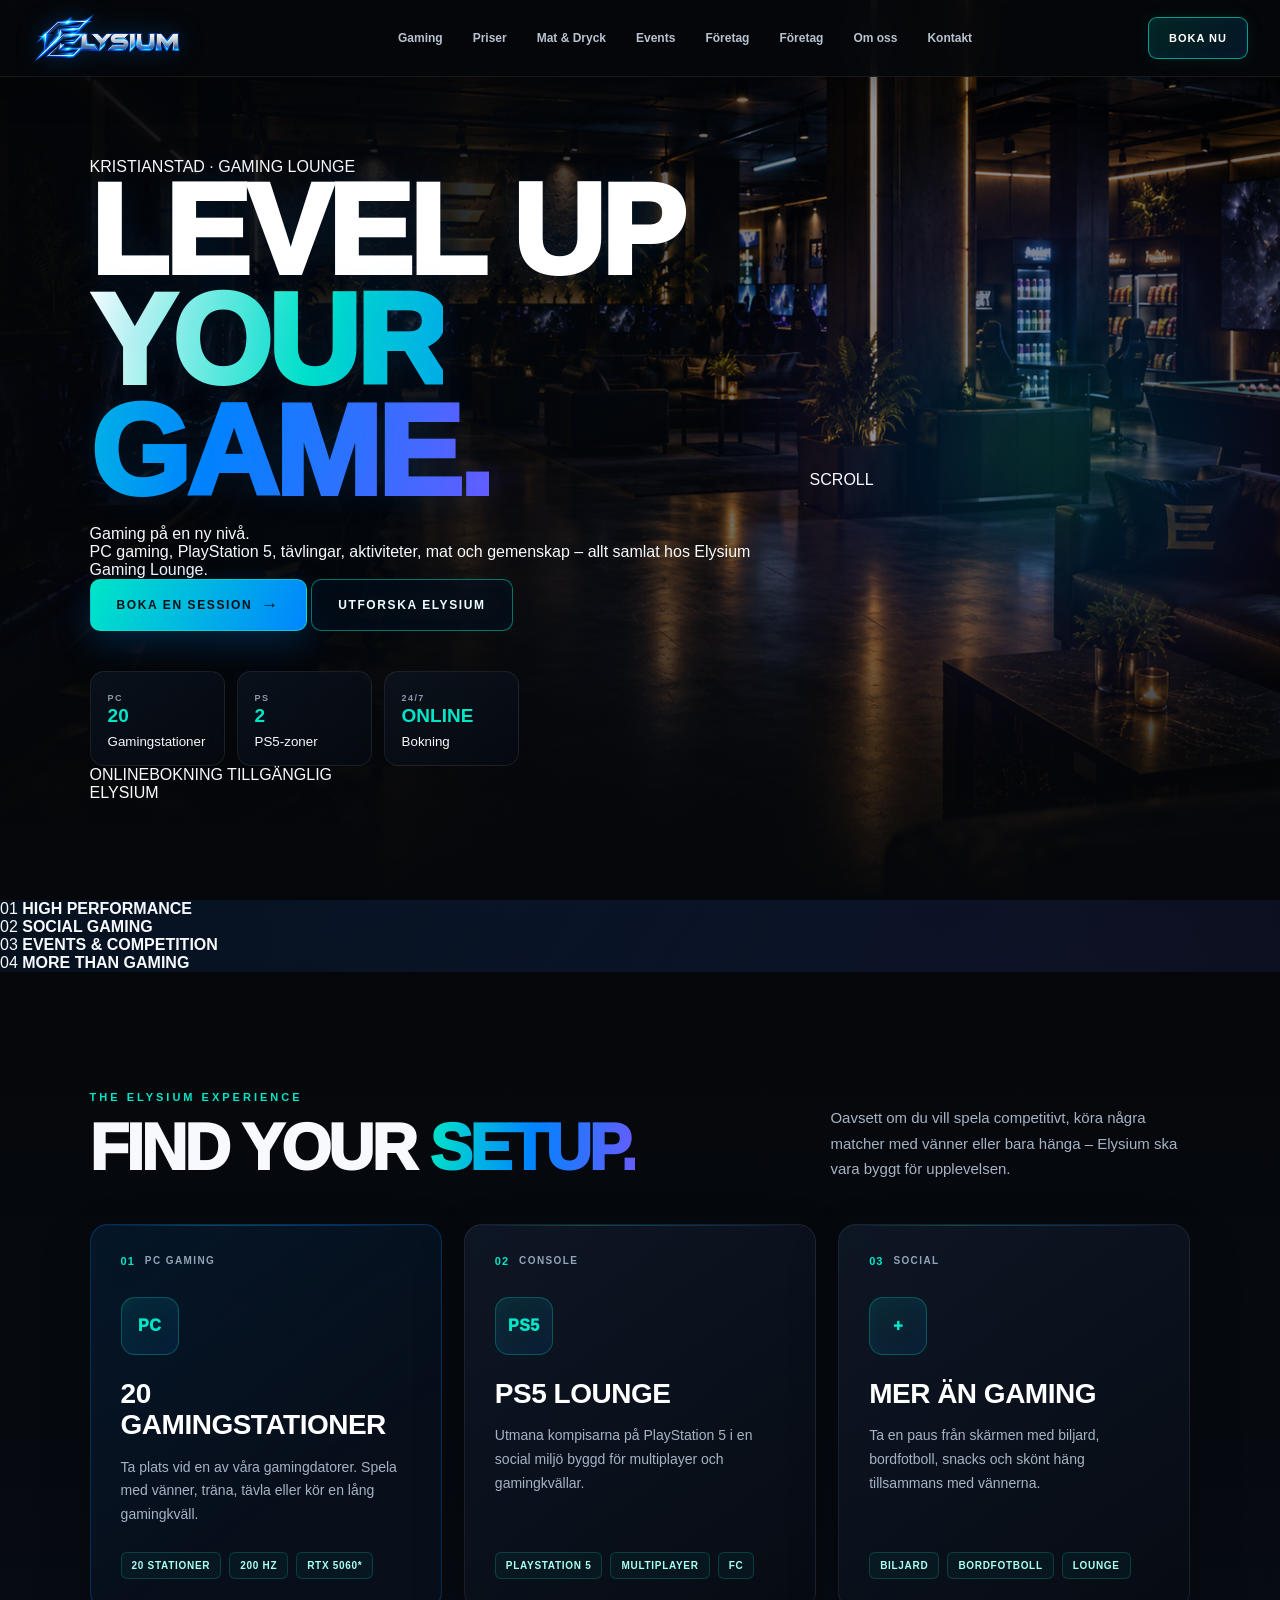
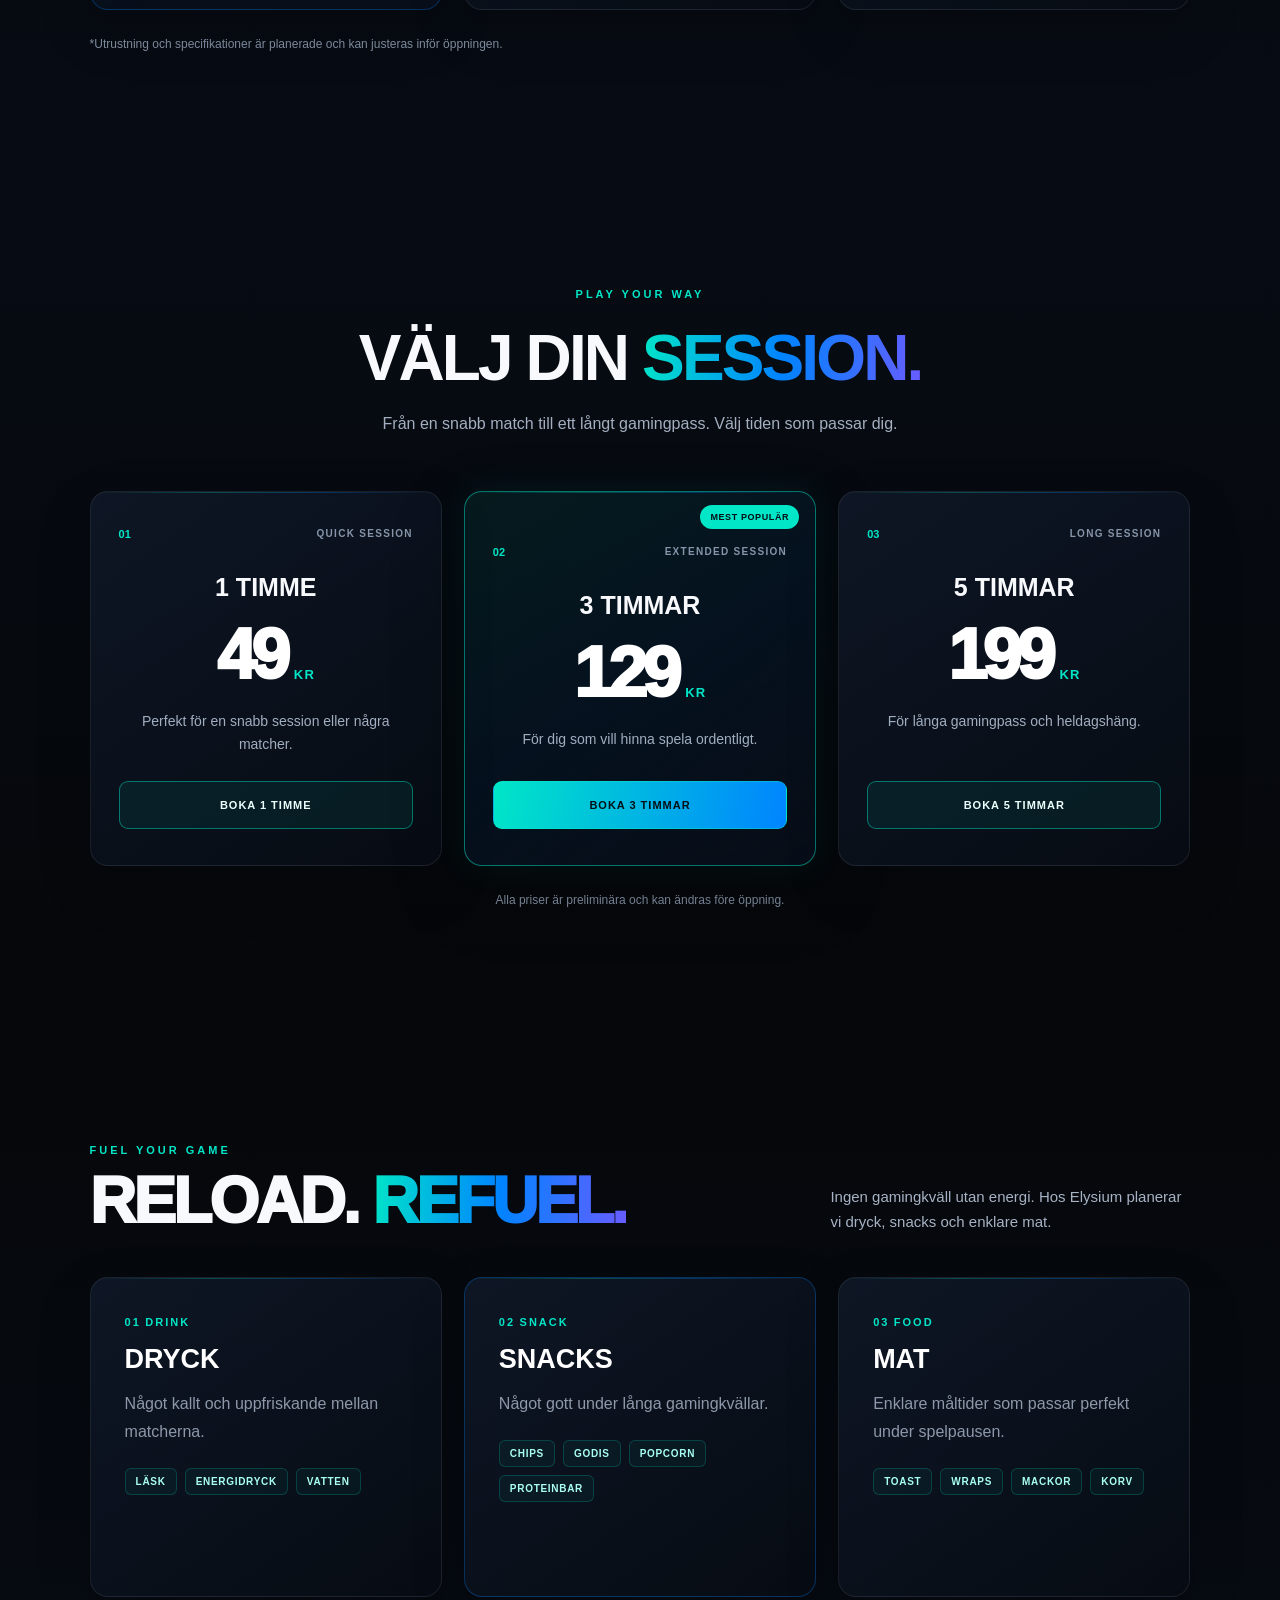
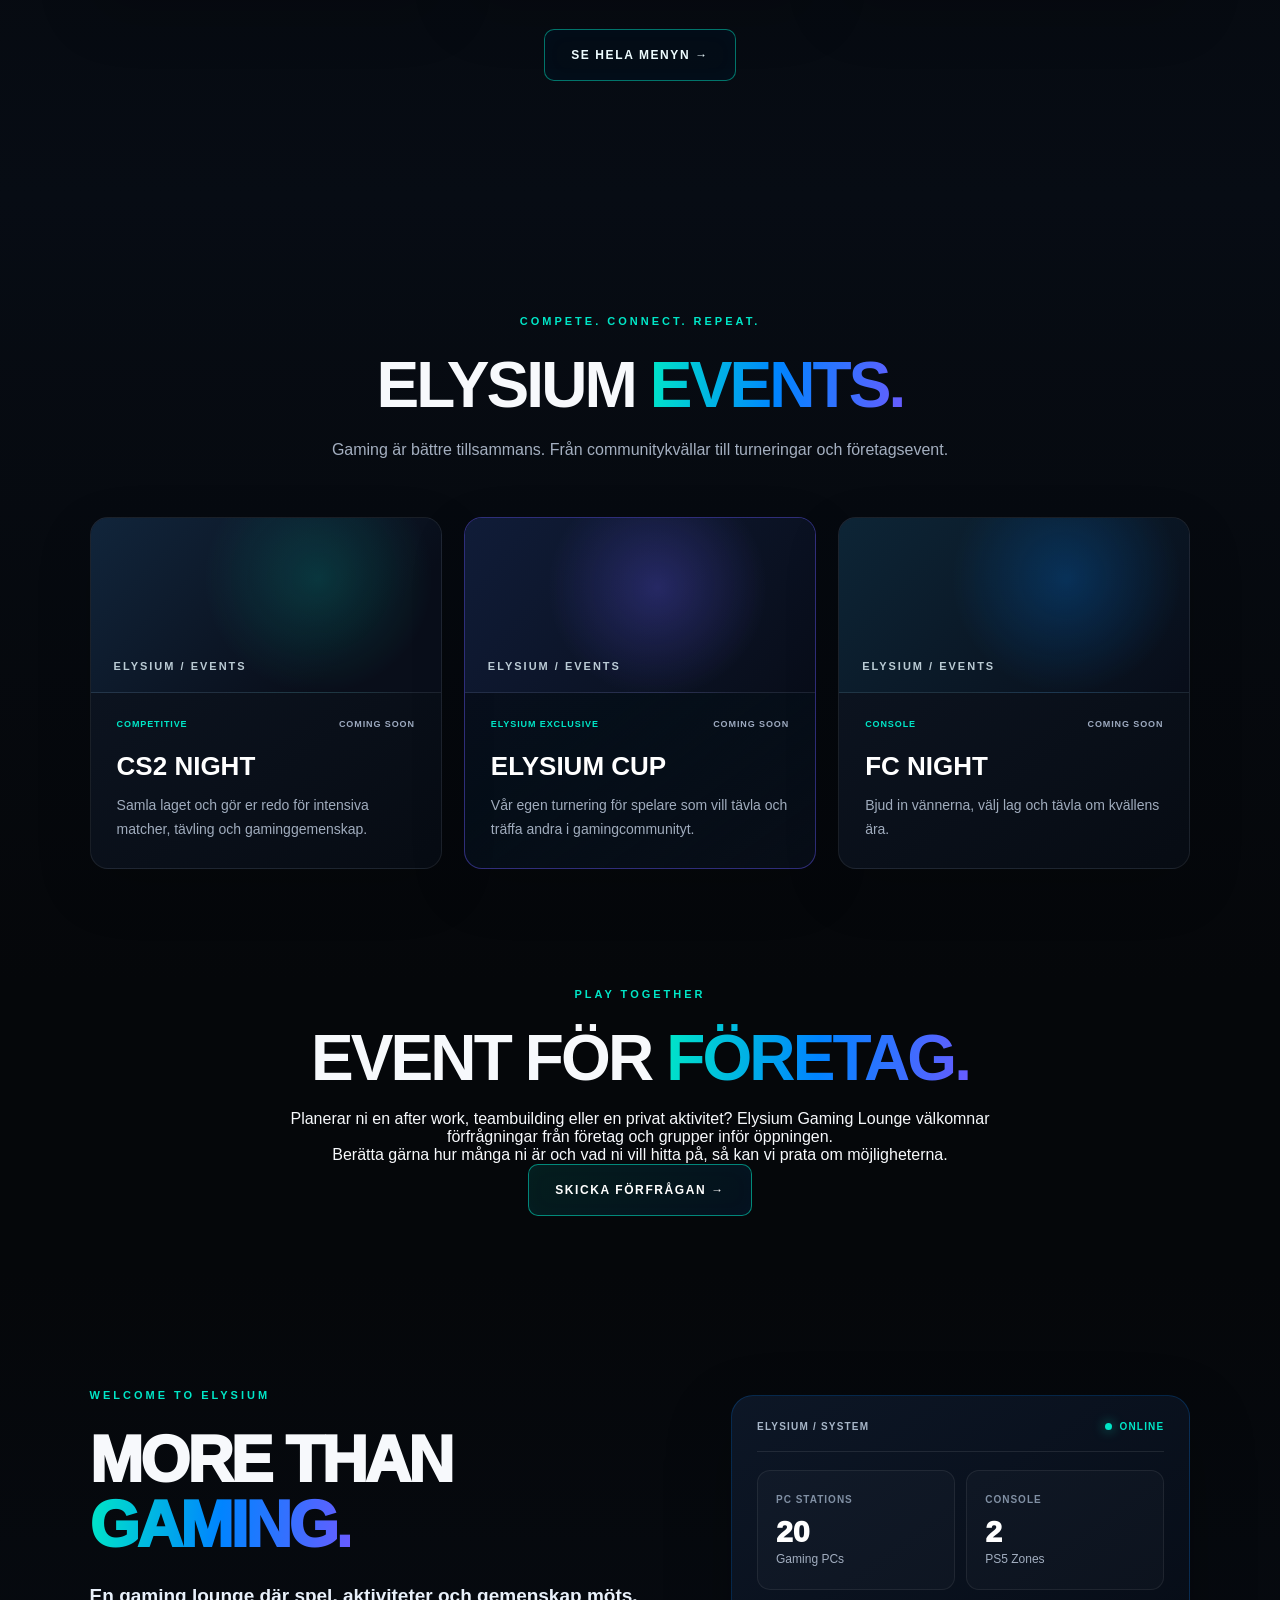
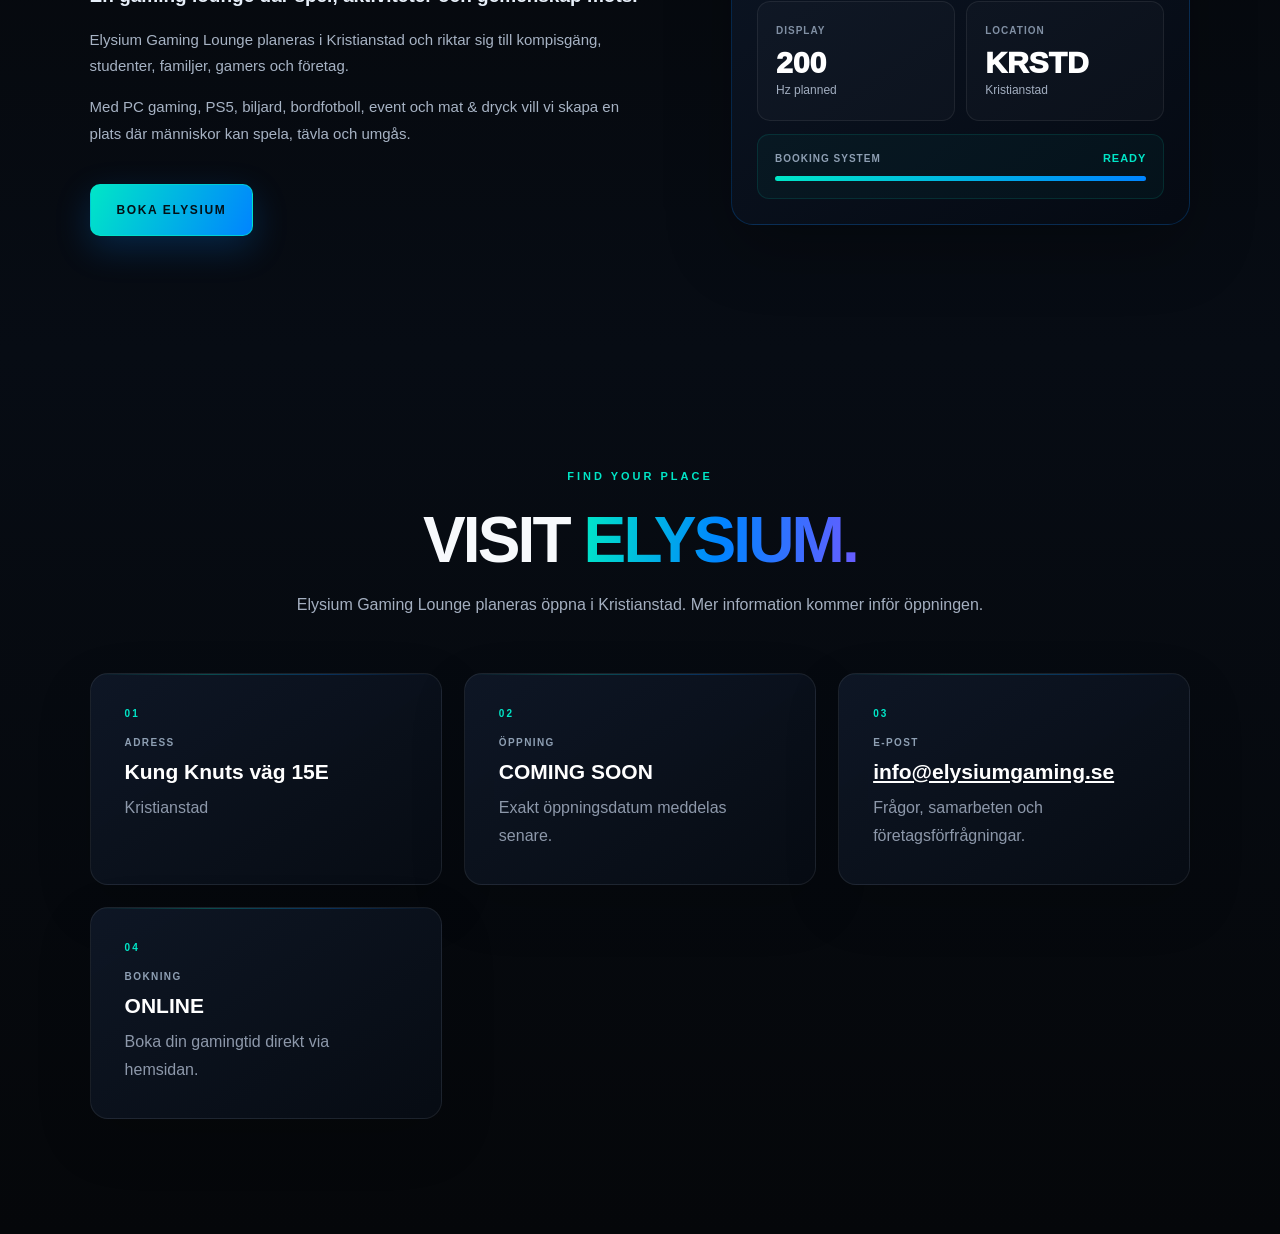
==== commit 4feef5d4: "Add business event inquiries and contact email to coming-soon homepage" ====
--- a/index.html
+++ b/index.html
@@ -10,6 +10,18 @@
 
     <meta name="description"
         content="Elysium Gaming Lounge i Kristianstad – PC gaming, PS5, biljard, bordfotboll, events, mat och dryck.">
+
+    <meta name="robots" content="index, follow">
+    <meta property="og:type" content="website">
+    <meta property="og:locale" content="sv_SE">
+    <meta property="og:site_name" content="Elysium Gaming Lounge">
+    <meta property="og:title" content="Elysium Gaming Lounge | Kristianstad">
+    <meta property="og:description" content="Elysium Gaming Lounge planeras öppna i Kristianstad. Upptäck PC-gaming, PS5, aktiviteter och events. Mer information inför öppningen.">
+    <meta property="og:url" content="https://www.elysiumgaming.se/">
+    <meta name="twitter:card" content="summary">
+    <meta name="twitter:title" content="Elysium Gaming Lounge | Kristianstad">
+    <meta name="twitter:description" content="Gaming, PS5, aktiviteter och events i Kristianstad. Coming soon.">
+    <link rel="canonical" href="https://www.elysiumgaming.se/">
 
     <link rel="stylesheet" href="style.css">
 </head>
@@ -36,6 +48,8 @@
                 <a href="#priser">Priser</a>
                 <a href="#mat-dryck">Mat &amp; Dryck</a>
                 <a href="#events">Events</a>
+            <a href="#foretag">Företag</a>
+                <a href="#foretag">Företag</a>
                 <a href="#om-elysium">Om oss</a>
                 <a href="#kontakt">Kontakt</a>
             </nav>
@@ -677,6 +691,19 @@
         </section>
 
 
+        <section class="section business-section" id="foretag" aria-labelledby="business-heading">
+            <div class="section-shell">
+                <div class="center-heading">
+                    <p class="section-label">PLAY TOGETHER</p>
+                    <h2 id="business-heading">EVENT FÖR <span>FÖRETAG.</span></h2>
+                    <p>Planerar ni en after work, teambuilding eller en privat aktivitet? Elysium Gaming Lounge välkomnar förfrågningar från företag och grupper inför öppningen.</p>
+                    <p>Berätta gärna hur många ni är och vad ni vill hitta på, så kan vi prata om möjligheterna.</p>
+                    <a class="btn btn-primary" href="mailto:info@elysiumgaming.se?subject=F%C3%B6rfr%C3%A5gan%20om%20f%C3%B6retagsevent%20%E2%80%93%20Elysium&amp;body=Hej%20Elysium!%0A%0AF%C3%B6retag%3A%20%0AAntal%20personer%3A%20%0A%C3%96nskad%20aktivitet%3A%20%0A%C3%96nskat%20datum%3A%20%0A%0AMeddelande%3A%20">SKICKA FÖRFRÅGAN →</a>
+                </div>
+            </div>
+        </section>
+
+
         <!-- =========================
              ABOUT
         ========================== -->
@@ -840,8 +867,14 @@
 
 
                     <article class="contact-card">
-
                         <span class="contact-index">03</span>
+                        <small>E-POST</small>
+                        <strong><a href="mailto:info@elysiumgaming.se" style="color:inherit;overflow-wrap:anywhere">info@elysiumgaming.se</a></strong>
+                        <p>Frågor, samarbeten och företagsförfrågningar.</p>
+                    </article>
+
+                    <article class="contact-card">
+                        <span class="contact-index">04</span>
 
                         <small>BOKNING</small>
 
--- a/style.css
+++ b/style.css
@@ -1647,349 +1647,21 @@
    TABLET
    ========================================================= */
 
-@media (max-width: 1000px) {
-
-    header {
-        padding:
-            14px 4%;
-    }
-
-    header nav {
-        gap: 17px;
-    }
-
-    header nav a {
-        font-size: 11px;
-    }
-
-    .gaming-grid,
-    .pricing-grid,
-    .food-grid,
-    .events-grid,
-    .contact-grid {
-        grid-template-columns:
-            1fr;
-    }
-
-    .about-container {
-        grid-template-columns:
-            1fr;
-
-        gap: 45px;
-    }
-
-    .price-card.featured {
-        transform: none;
-    }
-}
+
 
 
 /* =========================================================
    MOBILE
    ========================================================= */
 
-@media (max-width: 700px) {
-
-    header {
-        position: sticky;
-
-        min-height: auto;
-
-        flex-direction: column;
-
-        gap: 10px;
-
-        padding:
-            11px 5%
-            9px;
-    }
-
-    .header-logo-img {
-        width: 175px;
-        max-width: 72vw;
-        height: 44px;
-
-        object-position: center;
-    }
-
-    header nav {
-        width: 100%;
-
-        justify-content: flex-start;
-
-        gap: 17px;
-
-        overflow-x: auto;
-
-        padding:
-            4px 0
-            7px;
-
-        scrollbar-width: none;
-    }
-
-    header nav::-webkit-scrollbar {
-        display: none;
-    }
-
-    header nav a {
-        white-space: nowrap;
-
-        font-size: 10px;
-    }
-
-    header nav a::after {
-        display: none;
-    }
-
-    .hero {
-        min-height: 86vh;
-
-        align-items: flex-end;
-
-        padding:
-            95px 5%
-            65px;
-
-        background-position:
-            58% center;
-    }
-
-    .hero::before {
-        width: 420px;
-        height: 420px;
-
-        right: -190px;
-        top: 42%;
-    }
-
-    .hero .small-title,
-    .hero-eyebrow {
-        font-size: 9px;
-        letter-spacing: 2px;
-
-        margin-bottom: 16px;
-    }
-
-    .hero h1 {
-        font-size:
-            clamp(
-                49px,
-                16vw,
-                69px
-            );
-
-        letter-spacing: -2px;
-
-        margin-bottom: 14px;
-    }
-
-    .tagline {
-        font-size: 20px;
-
-        letter-spacing: 2px;
-    }
-
-    .description {
-        max-width: 94%;
-
-        font-size: 14px;
-        line-height: 1.65;
-
-        margin-bottom: 26px;
-    }
-
-    .buttons {
-        width: 100%;
-
-        flex-direction: column;
-    }
-
-    .btn,
-    .primary-btn,
-    .secondary-btn {
-        width: 100%;
-
-        min-height: 50px;
-    }
-
-    .hero-stats {
-        display: grid;
-        grid-template-columns:
-            repeat(3, 1fr);
-
-        width: 100%;
-
-        gap: 7px;
-
-        margin-top: 28px;
-    }
-
-    .hero-stat {
-        min-width: 0;
-
-        padding:
-            12px 7px;
-    }
-
-    .hero-stat strong {
-        font-size: 16px;
-    }
-
-    .hero-stat span {
-        font-size: 7px;
-        letter-spacing: .8px;
-    }
-
-    .gaming-section,
-    .pricing-section,
-    .food-section,
-    .events-section,
-    .about-section,
-    .contact-section,
-    .faq-section {
-        padding:
-            78px 5%;
-    }
-
-    .section-heading,
-    .pricing-header,
-    .food-header,
-    .events-header,
-    .contact-header,
-    .faq-header {
-        margin-bottom: 38px;
-    }
-
-    .section-heading h2,
-    .pricing-header h2,
-    .food-header h2,
-    .events-header h2,
-    .contact-header h2,
-    .faq-header h2,
-    .about-left h2 {
-        font-size: 34px;
-
-        letter-spacing: -1px;
-    }
-
-    .section-heading > p:last-child,
-    .pricing-header > p:last-child,
-    .food-header > p:last-child,
-    .events-header > p:last-child,
-    .contact-header > p:last-child,
-    .faq-header > p:last-child {
-        font-size: 14px;
-    }
-
-    .gaming-card,
-    .price-card,
-    .food-card,
-    .event-card,
-    .contact-card {
-        min-height: auto;
-
-        padding: 26px 22px;
-    }
-
-    .gaming-card h3,
-    .food-card h3,
-    .event-card h3 {
-        font-size: 23px;
-    }
-
-    .price {
-        font-size: 52px;
-    }
-
-    .about-right {
-        grid-template-columns:
-            repeat(2, 1fr);
-
-        gap: 9px;
-    }
-
-    .about-stat {
-        min-height: 130px;
-
-        padding: 18px 10px;
-    }
-
-    .about-stat strong {
-        font-size: 24px;
-    }
-
-    .about-stat span {
-        font-size: 7px;
-        letter-spacing: 1px;
-    }
-
-    .about-lead {
-        font-size: 17px;
-    }
-
-    .about-text {
-        font-size: 14px;
-    }
-
-    .footer-links {
-        gap:
-            13px
-            18px;
-    }
-
-    .menu-page {
-        padding:
-            65px 5%
-            40px;
-    }
-
-    .menu-category {
-        padding:
-            22px 18px;
-    }
-
-    .menu-item {
-        padding:
-            16px 0;
-    }
-}
+
 
 
 /* =========================================================
    SMALL MOBILE
    ========================================================= */
 
-@media (max-width: 420px) {
-
-    .hero h1 {
-        font-size: 46px;
-    }
-
-    .tagline {
-        font-size: 18px;
-    }
-
-    .section-heading h2,
-    .pricing-header h2,
-    .food-header h2,
-    .events-header h2,
-    .contact-header h2,
-    .faq-header h2,
-    .about-left h2 {
-        font-size: 30px;
-    }
-
-    .about-right {
-        grid-template-columns:
-            1fr;
-    }
-
-    .hero-stats {
-        grid-template-columns:
-            1fr;
-    }
-}
+
 /* =========================================================
    FIX: PREMIUM HEADER
    ========================================================= */
@@ -2168,762 +1840,30 @@
 
 /* TABLET */
 
-@media (max-width: 1050px) {
-
-    .header-inner {
-        padding: 0 22px;
-        gap: 20px;
-    }
-
-    .logo-link .header-logo-img {
-        width: 165px;
-    }
-
-    .desktop-nav {
-        gap: 18px;
-    }
-
-    .desktop-nav a {
-        font-size: 10px;
-    }
-
-    .header-book-btn {
-        padding: 0 15px;
-        font-size: 10px;
-    }
-}
+
 
 
 /* MOBILE */
 
-@media (max-width: 760px) {
-
-    .site-header {
-        position: sticky;
-    }
-
-    .header-inner {
-        min-height: 68px;
-
-        padding: 0 16px;
-
-        flex-direction: row;
-        gap: 15px;
-    }
-
-    .logo-link .header-logo-img {
-        width: 165px;
-        height: 46px;
-    }
-
-    .desktop-nav {
-        display: none;
-    }
-
-    .header-actions {
-        margin-left: auto;
-        gap: 10px;
-    }
-
-    .header-book-btn {
-        min-height: 38px;
-        padding: 0 13px;
-
-        font-size: 9px;
-    }
-
-    .mobile-menu-button {
-        width: 38px;
-        height: 38px;
-
-        display: flex;
-        flex-direction: column;
-        align-items: center;
-        justify-content: center;
-
-        gap: 5px;
-
-        border: 1px solid rgba(255,255,255,.10);
-        border-radius: 9px;
-
-        background: rgba(255,255,255,.035);
-
-        cursor: pointer;
-    }
-
-    .mobile-menu-button span {
-        display: block;
-
-        width: 17px;
-        height: 2px;
-
-        border-radius: 999px;
-
-        background: #ffffff;
-    }
-
-    .mobile-nav {
-        display: none;
-
-        width: 100%;
-
-        padding: 12px 16px 18px;
-
-        flex-direction: column;
-        align-items: stretch;
-
-        gap: 5px;
-
-        background: rgba(5,7,10,.98);
-
-        border-top: 1px solid rgba(255,255,255,.06);
-    }
-
-    .mobile-nav.active {
-        display: flex;
-    }
-
-    .mobile-nav a {
-        padding: 12px 10px;
-
-        color: #c0c8d5;
-        text-decoration: none;
-
-        font-size: 12px;
-        font-weight: 700;
-
-        border-radius: 7px;
-    }
-
-    .mobile-nav a:hover {
-        color: #ffffff;
-        background: rgba(0,132,255,.08);
-    }
-
-    .mobile-book-link {
-        margin-top: 7px;
-
-        text-align: center;
-
-        border: 1px solid rgba(0,230,199,.40);
-
-        color: #00e6c7 !important;
-    }
-}
+
 /* =========================================================
    ELYSIUM — MOBILE PREMIUM FIX
    ========================================================= */
 
-@media (max-width: 760px) {
-
-    /* HERO */
-
-    .hero {
-        min-height: auto;
-        padding: 72px 20px 48px;
-        align-items: flex-start;
-        background-position: 58% center;
-    }
-
-    .hero-container {
-        width: 100%;
-        display: block;
-    }
-
-    .hero-content {
-        width: 100%;
-        max-width: 100%;
-        padding-top: 60px;
-    }
-
-    .status-pill {
-        display: inline-flex;
-        align-items: center;
-        gap: 8px;
-
-        margin-bottom: 12px;
-
-        font-size: 10px;
-        font-weight: 800;
-        letter-spacing: 1.2px;
-    }
-
-    .hero h1 {
-        font-size: clamp(48px, 14vw, 66px);
-        line-height: .91;
-        letter-spacing: -2.5px;
-        margin-bottom: 22px;
-    }
-
-    .hero-lead {
-        font-size: 18px;
-        margin-bottom: 5px;
-    }
-
-    .hero-description {
-        max-width: 100%;
-        margin-bottom: 24px;
-
-        font-size: 15px;
-        line-height: 1.55;
-
-        color: #c4ccd8;
-    }
-
-
-    /* HERO BUTTONS */
-
-    .hero-buttons {
-        display: grid;
-        grid-template-columns: 1fr 1fr;
-        gap: 10px;
-
-        width: 100%;
-    }
-
-    .hero-buttons .btn {
-        width: 100%;
-        min-height: 48px;
-        padding: 0 12px;
-
-        font-size: 10px;
-        letter-spacing: 1.1px;
-    }
-
-
-    /* HERO STATS */
-
-    .hero-stats {
-        display: grid !important;
-        grid-template-columns: repeat(3, minmax(0, 1fr)) !important;
-
-        gap: 8px !important;
-
-        width: 100%;
-        margin-top: 24px;
-    }
-
-    .hero-stat {
-        min-width: 0 !important;
-        min-height: 88px !important;
-
-        padding: 12px 10px !important;
-
-        display: flex !important;
-        align-items: flex-start !important;
-        justify-content: flex-start !important;
-        gap: 7px !important;
-
-        border-radius: 12px !important;
-
-        background:
-            linear-gradient(
-                145deg,
-                rgba(13,22,36,.92),
-                rgba(7,12,20,.94)
-            ) !important;
-    }
-
-    .hero-stat .stat-icon {
-        font-size: 7px;
-        letter-spacing: .5px;
-        color: #8490a2;
-        padding-top: 3px;
-    }
-
-    .hero-stat div {
-        min-width: 0;
-    }
-
-    .hero-stat strong {
-        display: block;
-
-        margin: 0 0 4px;
-
-        font-size: 16px !important;
-        line-height: 1;
-
-        color: #00e6c7;
-    }
-
-    .hero-stat small {
-        display: block;
-
-        font-size: 8px !important;
-        line-height: 1.25;
-
-        color: #aeb8c7;
-    }
-
-
-    /* DESKTOP HERO VISUAL BORT PÅ MOBIL */
-
-    .hero-visual {
-        display: none !important;
-    }
-
-    .scroll-indicator {
-        display: none !important;
-    }
-
-
-    /* EXPERIENCE STRIP */
-
-    .experience-strip {
-        width: 100%;
-
-        display: grid !important;
-        grid-template-columns: 1fr 1fr !important;
-
-        padding: 0 !important;
-
-        background: #07101f;
-
-        border-top: 1px solid rgba(0,230,199,.12);
-        border-bottom: 1px solid rgba(0,132,255,.15);
-    }
-
-    .experience-item {
-        min-height: 72px;
-
-        padding: 15px 16px;
-
-        display: flex;
-        flex-direction: column;
-        justify-content: center;
-        align-items: flex-start;
-
-        border-right: 1px solid rgba(255,255,255,.06);
-        border-bottom: 1px solid rgba(255,255,255,.06);
-    }
-
-    .experience-item span {
-        margin-bottom: 5px;
-
-        color: #00e6c7;
-
-        font-size: 8px;
-        font-weight: 900;
-        letter-spacing: 1px;
-    }
-
-    .experience-item strong {
-        color: #eaf0f8;
-
-        font-size: 9px;
-        line-height: 1.25;
-        letter-spacing: .6px;
-    }
-
-    .experience-divider {
-        display: none !important;
-    }
-
-
-    /* ALL SECTIONS */
-
-    .section {
-        padding: 72px 20px !important;
-    }
-
-    .section-shell {
-        width: 100%;
-        max-width: 100%;
-    }
-
-    .section-header {
-        display: block !important;
-        margin-bottom: 30px;
-    }
-
-    .section-label {
-        margin-bottom: 13px;
-
-        font-size: 9px;
-        letter-spacing: 2.5px;
-    }
-
-    .section-header h2,
-    .center-heading h2,
-    .about-content h2 {
-        font-size: 37px !important;
-        line-height: .98 !important;
-        letter-spacing: -1.4px !important;
-    }
-
-    .section-description,
-    .center-heading > p:last-child {
-        max-width: 100%;
-
-        margin-top: 13px;
-
-        font-size: 14px !important;
-        line-height: 1.55 !important;
-
-        color: #9da8b8;
-    }
-
-
-    /* GAMING CARDS */
-
-    .gaming-grid,
-    .pricing-grid,
-    .food-grid,
-    .events-grid,
-    .contact-grid {
-        display: grid !important;
-        grid-template-columns: 1fr !important;
-        gap: 14px !important;
-    }
-
-    .gaming-card,
-    .price-card,
-    .food-card,
-    .event-card,
-    .contact-card {
-        width: 100% !important;
-        min-height: 0 !important;
-
-        padding: 24px !important;
-
-        border-radius: 18px !important;
-    }
-
-    .gaming-card-large {
-        grid-column: auto !important;
-        grid-row: auto !important;
-    }
-
-    .card-top {
-        display: flex;
-        align-items: center;
-        gap: 8px;
-
-        margin-bottom: 24px;
-    }
-
-    .card-index,
-    .card-category {
-        font-size: 9px;
-        letter-spacing: 1.2px;
-    }
-
-    .card-icon {
-        margin-bottom: 15px;
-    }
-
-    .gaming-card h3,
-    .food-card h3,
-    .event-card h3 {
-        font-size: 24px !important;
-        line-height: 1.05;
-    }
-
-    .gaming-card p,
-    .food-card p,
-    .event-card p {
-        font-size: 13px;
-        line-height: 1.65;
-    }
-
-
-    /* ABOUT */
-
-    .about-container {
-        display: block !important;
-    }
-
-    .about-dashboard {
-        margin-top: 38px;
-
-        padding: 20px;
-
-        border: 1px solid rgba(0,132,255,.18);
-        border-radius: 18px;
-
-        background:
-            linear-gradient(
-                145deg,
-                rgba(13,22,36,.92),
-                rgba(6,11,18,.96)
-            );
-    }
-
-    .dashboard-header {
-        display: flex !important;
-        justify-content: space-between;
-        align-items: center;
-
-        padding-bottom: 15px;
-        margin-bottom: 14px;
-
-        border-bottom: 1px solid rgba(255,255,255,.07);
-
-        font-size: 8px;
-        letter-spacing: 1.3px;
-    }
-
-    .dashboard-live {
-        display: flex;
-        align-items: center;
-        gap: 5px;
-
-        color: #00e6c7;
-    }
-
-    .dashboard-live i {
-        width: 6px;
-        height: 6px;
-
-        border-radius: 50%;
-        background: #00e6c7;
-
-        box-shadow: 0 0 9px rgba(0,230,199,.8);
-    }
-
-    .dashboard-grid {
-        display: grid !important;
-        grid-template-columns: 1fr 1fr !important;
-
-        gap: 8px;
-    }
-
-    .dashboard-card {
-        min-height: 105px;
-
-        padding: 15px;
-
-        display: flex;
-        flex-direction: column;
-        justify-content: center;
-
-        border: 1px solid rgba(255,255,255,.07);
-        border-radius: 12px;
-
-        background: rgba(255,255,255,.025);
-    }
-
-    .dashboard-card small {
-        margin-bottom: 8px;
-
-        color: #748093;
-
-        font-size: 7px;
-        letter-spacing: 1px;
-    }
-
-    .dashboard-card strong {
-        display: block;
-
-        margin-bottom: 5px;
-
-        color: #ffffff;
-
-        font-size: 22px;
-        line-height: 1;
-    }
-
-    .dashboard-card span {
-        color: #8d98aa;
-        font-size: 9px;
-    }
-
-    .dashboard-status {
-        margin-top: 10px;
-        padding: 14px;
-
-        border-radius: 11px;
-
-        background: rgba(0,230,199,.035);
-        border: 1px solid rgba(0,230,199,.10);
-    }
-
-    .dashboard-status > div:first-child {
-        display: flex;
-        justify-content: space-between;
-        align-items: center;
-
-        margin-bottom: 10px;
-    }
-
-    .dashboard-status span {
-        color: #8792a2;
-
-        font-size: 8px;
-        letter-spacing: 1px;
-    }
-
-    .dashboard-status strong {
-        color: #00e6c7;
-
-        font-size: 10px;
-        letter-spacing: 1px;
-    }
-
-    .status-bar {
-        width: 100%;
-        height: 4px;
-
-        overflow: hidden;
-
-        border-radius: 999px;
-
-        background: rgba(255,255,255,.06);
-    }
-
-    .status-bar span {
-        display: block;
-
-        width: 100%;
-        height: 100%;
-
-        background:
-            linear-gradient(
-                90deg,
-                #00e6c7,
-                #0084ff
-            );
-    }
-
-
-    /* CONTACT */
-
-    .contact-card {
-        padding: 26px 22px !important;
-    }
-
-    .contact-index {
-        display: block;
-
-        margin-bottom: 26px;
-
-        color: #00e6c7;
-
-        font-size: 9px;
-        font-weight: 900;
-        letter-spacing: 2px;
-    }
-
-    .contact-card small {
-        display: block;
-
-        margin-bottom: 8px;
-
-        color: #8d98aa;
-
-        font-size: 9px;
-        letter-spacing: 1.5px;
-    }
-
-    .contact-card strong {
-        font-size: 22px !important;
-        line-height: 1.2;
-    }
-
-    .contact-card p {
-        margin-top: 8px;
-
-        font-size: 13px;
-    }
-}
+
 
 
 /* EXTRA SMALL PHONES */
 
-@media (max-width: 390px) {
-
-    .logo-link .header-logo-img {
-        width: 145px;
-    }
-
-    .header-book-btn {
-        padding: 0 10px;
-        font-size: 8px;
-    }
-
-    .hero {
-        padding-left: 16px;
-        padding-right: 16px;
-    }
-
-    .hero h1 {
-        font-size: 44px;
-    }
-
-    .hero-buttons {
-        grid-template-columns: 1fr;
-    }
-
-    .hero-stat {
-        padding: 10px 7px !important;
-    }
-
-    .hero-stat strong {
-        font-size: 14px !important;
-    }
-
-    .section {
-        padding-left: 16px !important;
-        padding-right: 16px !important;
-    }
-}
+
 
 
 /* =========================================================
    ELYSIUM — RESPONSIVE HOMEPAGE REFINEMENT (2026-10)
    Scoped to homepage components; preserves existing design.
    ========================================================= */
-@media (max-width: 760px) {
-  html, body { width: 100%; max-width: 100%; overflow-x: clip; }
-  .site-header { position: sticky; top: 0; width: 100%; z-index: 2000; }
-  .header-inner { width: 100%; min-width: 0; }
-  .hero { padding: 44px 18px 54px; min-height: 0; background-position: 58% center; }
-  .hero-container, .hero-content { width: 100%; min-width: 0; max-width: 100%; }
-  .hero-content { padding-top: 12px; }
-  .hero h1 { font-size: clamp(42px, 11.5vw, 62px); line-height: .98; letter-spacing: -.045em; overflow-wrap: normal; }
-  .hero h1 span { display: block; }
-  .hero-lead { font-size: clamp(17px, 4.7vw, 21px); line-height: 1.35; }
-  .hero-description { font-size: 14px; line-height: 1.65; max-width: 36rem; }
-  .hero-buttons { display: grid; grid-template-columns: repeat(2, minmax(0, 1fr)); gap: 10px; }
-  .hero-buttons .btn { min-width: 0; width: 100%; padding: 10px 12px; min-height: 52px; font-size: 10px; letter-spacing: .6px; text-align: center; white-space: normal; }
-  .hero-stats { display: grid !important; grid-template-columns: repeat(3, minmax(0,1fr)) !important; gap: 9px !important; }
-  .hero-stat { min-width: 0 !important; min-height: 92px; padding: 13px 9px !important; flex-direction: column; gap: 5px; }
-  .hero-stat strong { font-size: clamp(14px, 4vw, 19px) !important; overflow-wrap: anywhere; }
-  .hero-stat small { font-size: 9px !important; line-height: 1.3; overflow-wrap: anywhere; }
-  .hero-visual, .scroll-indicator { display: none !important; }
-  .experience-strip { display: grid !important; grid-template-columns: repeat(2,minmax(0,1fr)) !important; gap: 0 !important; }
-  .experience-item { min-width: 0; padding: 18px 16px; min-height: 74px; }
-  .experience-item strong { font-size: 11px; line-height: 1.4; }
-  .experience-divider { display: none !important; }
-  .section, .gaming-section, .pricing-section, .food-section, .events-section, .about-section, .contact-section, .faq-section { padding: 68px 18px !important; }
-  .section-shell { width: 100%; min-width: 0; max-width: 100%; }
-  .section-header, .center-heading { margin-bottom: 30px; }
-  .section-header h2, .center-heading h2, .about-content h2 { font-size: clamp(30px, 9vw, 42px) !important; line-height: 1.06 !important; overflow-wrap: break-word; }
-  .section-description, .center-heading > p:last-child { font-size: 14px !important; line-height: 1.65 !important; }
-  .gaming-grid, .pricing-grid, .food-grid, .events-grid, .contact-grid { grid-template-columns: minmax(0,1fr) !important; gap: 14px !important; }
-  .gaming-card, .price-card, .food-card, .event-card, .contact-card { width: 100%; min-width: 0; padding: 23px !important; }
-  .gaming-card-large { grid-column: auto !important; grid-row: auto !important; }
-  .feature-tags { display: flex; flex-wrap: wrap; gap: 7px; }
-  .feature-tags span { max-width: 100%; }
-  .about-container { display: grid !important; grid-template-columns: minmax(0,1fr) !important; gap: 30px; }
-  .about-dashboard { min-width: 0; width: 100%; }
-  .dashboard-grid { grid-template-columns: repeat(2,minmax(0,1fr)) !important; }
-  .dashboard-card { min-width: 0; }
-  .dashboard-card strong { overflow-wrap: anywhere; }
-  .contact-card strong { overflow-wrap: anywhere; }
-}
-@media (max-width: 390px) {
-  .header-inner { padding: 0 12px; gap: 8px; }
-  .logo-link .header-logo-img { width: 135px; }
-  .header-actions { gap: 7px; }
-  .header-book-btn { padding: 0 9px; }
-  .hero { padding-left: 15px; padding-right: 15px; }
-  .hero h1 { font-size: clamp(39px, 11vw, 45px); }
-  .hero-buttons { grid-template-columns: minmax(0,1fr); }
-  .hero-stats { grid-template-columns: repeat(3,minmax(0,1fr)) !important; }
-  .hero-stat { padding: 10px 6px !important; }
-  .section { padding-left: 15px !important; padding-right: 15px !important; }
-}
+
+
 
 
 /* =========================================================
@@ -2999,17 +1939,7 @@
 .event-meta span:last-child { color: #9daac0; }
 .event-body h3 { font-size: 26px; margin-bottom: 12px; }
 .event-body p { color: #a0acbd; line-height: 1.7; font-size: 14px; }
-@media(max-width:760px) {
-  .center-heading { margin-bottom: 30px; }
-  .price-card { min-height: 330px !important; }
-  .price-card-top { margin-bottom: 20px; }
-  .price-value strong { font-size: 58px; }
-  .event-card { padding: 0 !important; }
-  .event-image { min-height: 150px; }
-  .event-body { padding: 22px; }
-  .event-body h3 { font-size: 23px; }
-  .hero-buttons .btn { letter-spacing: .3px; }
-}
+
 
 
 /* =========================================================
@@ -3054,26 +1984,132 @@
 .contact-card { min-width: 0; overflow-wrap: anywhere; }
 .contact-index { display: block; color: #00e6c7; font-size: 11px; font-weight: 900; letter-spacing: 2px; margin-bottom: 25px; }
 .contact-card small { display: block; color: #8e9fb3; font-size: 10px; font-weight: 900; letter-spacing: 1.4px; margin-bottom: 12px; }
-@media (max-width: 1000px) {
- .section-header { align-items: flex-start; flex-direction: column; gap: 12px; }
- .section-description { flex: auto; max-width: 650px; }
- .gaming-grid { grid-template-columns: repeat(2,minmax(0,1fr)); }
- .gaming-card-large { grid-column: 1 / -1; }
+
+
+
+
+/* =========================================================
+   ELYSIUM RESPONSIVE SYSTEM — ONE SOURCE OF TRUTH
+   ========================================================= */
+@media (max-width: 1100px) {
+  .header-inner { padding-inline: 22px; gap: 16px; }
+  .desktop-nav { gap: 14px; }
+  .desktop-nav a { font-size: 11px; }
+  .logo-link .header-logo-img { width: 165px; max-width: none; }
+  .gaming-grid, .pricing-grid, .food-grid, .events-grid, .contact-grid { grid-template-columns: repeat(2,minmax(0,1fr)); }
+  .gaming-card-large { grid-column: 1 / -1; }
+  .about-container { grid-template-columns: 1fr; gap: 32px; }
+  .section-header { flex-direction: column; align-items: flex-start; gap: 16px; }
+  .section-description { flex: none; max-width: 660px; }
 }
 @media (max-width: 760px) {
- .section-header { gap: 12px; margin-bottom: 28px; }
- .section-header h2, .about-content h2 { font-size: clamp(32px,9vw,40px) !important; line-height: 1.06 !important; }
- .section-description { font-size: 14px; }
- .gaming-grid { grid-template-columns: minmax(0,1fr) !important; gap: 14px; }
- .gaming-card-large { grid-column: auto; }
- .gaming-card { min-height: 0; padding: 24px !important; }
- .card-top { margin-bottom: 22px; }
- .card-icon { width: 50px; height: 50px; margin-bottom: 18px; }
- .gaming-card .feature-tags { margin-top: 0; padding-top: 0; }
- .about-dashboard { padding: 18px; margin-top: 28px; }
- .dashboard-card { min-height: 106px; padding: 14px; }
- .dashboard-card strong { font-size: 24px; }
- .dashboard-card small { font-size: 9px; }
- .dashboard-card span { font-size: 10px; }
- .contact-card strong { overflow-wrap: anywhere; }
-}
+  html { scroll-padding-top: 76px; }
+  body { overflow-x: hidden; }
+  .site-header { position: sticky; top: 0; z-index: 2000; width: 100%; min-height: 0; padding: 0; }
+  .header-inner { width: 100%; min-height: 68px; padding: 0 15px; display: flex; flex-direction: row; align-items: center; gap: 10px; }
+  .logo-link { flex: 0 1 auto; min-width: 0; }
+  .logo-link .header-logo-img { display: block; width: clamp(120px,36vw,160px); max-width: 100%; height: 45px; object-fit: contain; }
+  .desktop-nav { display: none; }
+  .header-actions { margin-left: auto; display: flex; align-items: center; flex-shrink: 0; gap: 8px; }
+  .header-book-btn { min-height: 38px; padding: 0 11px; font-size: 10px; letter-spacing: .5px; white-space: nowrap; }
+  .mobile-menu-button { display: flex; width: 40px; height: 40px; padding: 0; flex-direction: column; align-items: center; justify-content: center; gap: 5px; border: 1px solid rgba(255,255,255,.17); border-radius: 10px; background: #101a29; cursor: pointer; }
+  .mobile-menu-button span { display: block; width: 18px; height: 2px; border-radius: 4px; background: #f7f9fc; }
+  .mobile-nav { display: none; width: 100%; padding: 10px 15px 17px; flex-direction: column; gap: 2px; background: rgba(5,9,16,.99); border-top: 1px solid rgba(255,255,255,.08); max-height: calc(100dvh - 68px); overflow-y: auto; }
+  .mobile-nav.active { display: flex; }
+  .mobile-nav a { display: block; padding: 12px 13px; border-radius: 9px; text-decoration: none; color: #dbe5f1; font-size: 13px; font-weight: 750; }
+  .mobile-nav a:hover, .mobile-nav a:focus-visible { background: rgba(0,132,255,.13); color: #fff; }
+  .mobile-book-link { border: 1px solid rgba(0,230,199,.35); color: #00e6c7 !important; text-align: center; margin-top: 5px; }
+  .hero { min-height: 0; display: block; padding: 58px 18px 48px; background-position: 60% center; }
+  .hero::before { width: 340px; height: 340px; right: -200px; top: 35%; }
+  .hero-container, .hero-content { display: block; width: 100%; max-width: 100%; min-width: 0; }
+  .hero-content { padding: 0; }
+  .status-pill { display: inline-flex; align-items: center; gap: 8px; max-width: 100%; margin-bottom: 19px; font-size: 10px; letter-spacing: 1.2px; }
+  .status-dot { display: inline-block; width: 7px; height: 7px; flex-shrink: 0; border-radius: 50%; background: #00e6c7; box-shadow: 0 0 10px #00e6c7; }
+  .hero h1 { font-size: clamp(40px,11.3vw,65px); line-height: .96; letter-spacing: -.055em; margin-bottom: 20px; max-width: 100%; }
+  .hero h1 span { display: block; }
+  .hero-lead { color: #f1f7ff; font-size: 19px; font-weight: 750; line-height: 1.35; margin-bottom: 10px; }
+  .hero-description { max-width: 38rem; color: #bdc9d8; font-size: 14px; line-height: 1.7; margin-bottom: 25px; }
+  .hero-buttons { display: grid; grid-template-columns: repeat(2,minmax(0,1fr)); gap: 10px; width: 100%; }
+  .hero-buttons .btn { display: flex; width: 100%; min-width: 0; min-height: 51px; padding: 10px 11px; font-size: 10px; letter-spacing: .4px; line-height: 1.25; text-align: center; white-space: normal; }
+  .hero-buttons .btn-arrow { margin-left: 7px; }
+  .hero-stats { display: grid; grid-template-columns: repeat(3,minmax(0,1fr)); width: 100%; gap: 8px; margin-top: 24px; }
+  .hero-stat { display: flex; flex-direction: column; justify-content: center; align-items: flex-start; gap: 6px; min-width: 0; min-height: 92px; padding: 13px 9px; border-radius: 12px; }
+  .hero-stat .stat-icon { color: #a0b1c6; font-size: 9px; font-weight: 850; letter-spacing: .5px; }
+  .hero-stat div { min-width: 0; }
+  .hero-stat strong { display: block; color: #00e6c7; font-size: clamp(14px,4vw,19px); line-height: 1.1; overflow-wrap: anywhere; }
+  .hero-stat small { display: block; color: #b0bbca; font-size: 9px; line-height: 1.3; overflow-wrap: anywhere; }
+  .hero-visual, .scroll-indicator { display: none; }
+  .experience-strip { display: grid; grid-template-columns: repeat(2,minmax(0,1fr)); gap: 0; padding: 0; border-top: 1px solid rgba(0,230,199,.16); border-bottom: 1px solid rgba(0,132,255,.18); background: #0a1422; }
+  .experience-divider { display: none; }
+  .experience-item { min-width: 0; min-height: 76px; display: flex; flex-direction: column; justify-content: center; align-items: flex-start; gap: 6px; padding: 15px 17px; border-right: 1px solid rgba(255,255,255,.07); border-bottom: 1px solid rgba(255,255,255,.07); }
+  .experience-item span { color: #00e6c7; font-size: 10px; font-weight: 900; }
+  .experience-item strong { color: #f2f7ff; font-size: 11px; line-height: 1.3; letter-spacing: .4px; }
+  .section, .gaming-section, .pricing-section, .food-section, .events-section, .about-section, .contact-section, .faq-section { padding: 70px 18px; }
+  .section-shell { width: 100%; max-width: 100%; min-width: 0; }
+  .section-header { display: flex; flex-direction: column; align-items: flex-start; gap: 14px; margin-bottom: 29px; }
+  .section-header > div { min-width: 0; width: 100%; }
+  .section-header h2, .center-heading h2, .about-content h2 { font-size: clamp(32px,9vw,42px); line-height: 1.06; letter-spacing: -.04em; overflow-wrap: break-word; }
+  .center-heading { max-width: 100%; margin-bottom: 29px; }
+  .section-label { font-size: 10px; letter-spacing: 2px; }
+  .section-description, .center-heading > p:last-child { flex: none; max-width: 100%; font-size: 14px; line-height: 1.65; }
+  .gaming-grid, .pricing-grid, .food-grid, .events-grid, .contact-grid { display: grid; grid-template-columns: minmax(0,1fr); gap: 14px; }
+  .gaming-card, .price-card, .food-card, .event-card, .contact-card { width: 100%; min-width: 0; min-height: 0; border-radius: 17px; }
+  .gaming-card { padding: 24px; }
+  .gaming-card-large { grid-column: auto; grid-row: auto; }
+  .card-top { margin-bottom: 20px; }
+  .card-icon { width: 52px; height: 52px; margin-bottom: 18px; }
+  .gaming-card h3, .food-card h3 { font-size: 23px; line-height: 1.15; }
+  .gaming-card p, .food-card p { font-size: 14px; line-height: 1.65; }
+  .gaming-card .feature-tags { margin-top: 20px; padding-top: 0; }
+  .feature-tags { display: flex; flex-wrap: wrap; gap: 7px; }
+  .feature-tags span { max-width: 100%; font-size: 9px; }
+  .price-card { padding: 25px 23px; min-height: 320px; }
+  .price-card-top { margin-bottom: 18px; }
+  .price-value strong { font-size: 60px; }
+  .popular-badge { top: 10px; right: 12px; }
+  .price-card.featured .price-card-top { padding-top: 19px; }
+  .food-card { padding: 24px; }
+  .event-card { padding: 0; }
+  .event-image { min-height: 148px; }
+  .event-body { padding: 23px; }
+  .event-body h3 { font-size: 23px; }
+  .event-meta { gap: 6px; }
+  .section-cta { margin-top: 24px; }
+  .about-container { display: grid; grid-template-columns: minmax(0,1fr); gap: 30px; }
+  .about-content { min-width: 0; }
+  .about-lead { font-size: 17px; }
+  .about-text { font-size: 14px; }
+  .about-dashboard { width: 100%; min-width: 0; margin-top: 0; padding: 18px; border-radius: 17px; }
+  .dashboard-header { font-size: 9px; letter-spacing: .5px; gap: 6px; }
+  .dashboard-grid { display: grid; grid-template-columns: repeat(2,minmax(0,1fr)); gap: 9px; }
+  .dashboard-card { min-width: 0; min-height: 104px; padding: 13px; }
+  .dashboard-card small { font-size: 9px; letter-spacing: .5px; }
+  .dashboard-card strong { font-size: clamp(19px,6vw,26px); overflow-wrap: anywhere; }
+  .dashboard-card span { font-size: 10px; }
+  .dashboard-status { padding: 13px; }
+  .contact-card { padding: 24px; overflow-wrap: anywhere; }
+  .contact-card strong { font-size: 20px; }
+  .faq-item summary { padding: 18px 45px 18px 18px; }
+  .faq-item p { padding: 0 18px 18px; }
+  footer { padding: 55px 18px 30px; }
+  .footer-links { gap: 14px 20px; }
+  .menu-page { padding: 72px 18px 40px; }
+  .menu-category { padding: 22px 18px; }
+  .menu-item { gap: 12px; }
+}
+@media (max-width: 390px) {
+  .header-inner { padding-inline: 11px; gap: 6px; }
+  .logo-link .header-logo-img { width: 125px; }
+  .header-actions { gap: 6px; }
+  .header-book-btn { padding-inline: 8px; font-size: 9px; }
+  .mobile-menu-button { width: 37px; height: 37px; }
+  .hero { padding-inline: 15px; }
+  .hero h1 { font-size: clamp(38px,10.9vw,43px); }
+  .hero-buttons { grid-template-columns: 1fr; }
+  .hero-stat { padding-inline: 7px; }
+  .hero-stat small { font-size: 8px; }
+  .section, .gaming-section, .pricing-section, .food-section, .events-section, .about-section, .contact-section, .faq-section { padding-inline: 15px; }
+}
+@media (prefers-reduced-motion: reduce) {
+  *, *::before, *::after { scroll-behavior: auto !important; transition-duration: .01ms !important; animation-duration: .01ms !important; }
+}
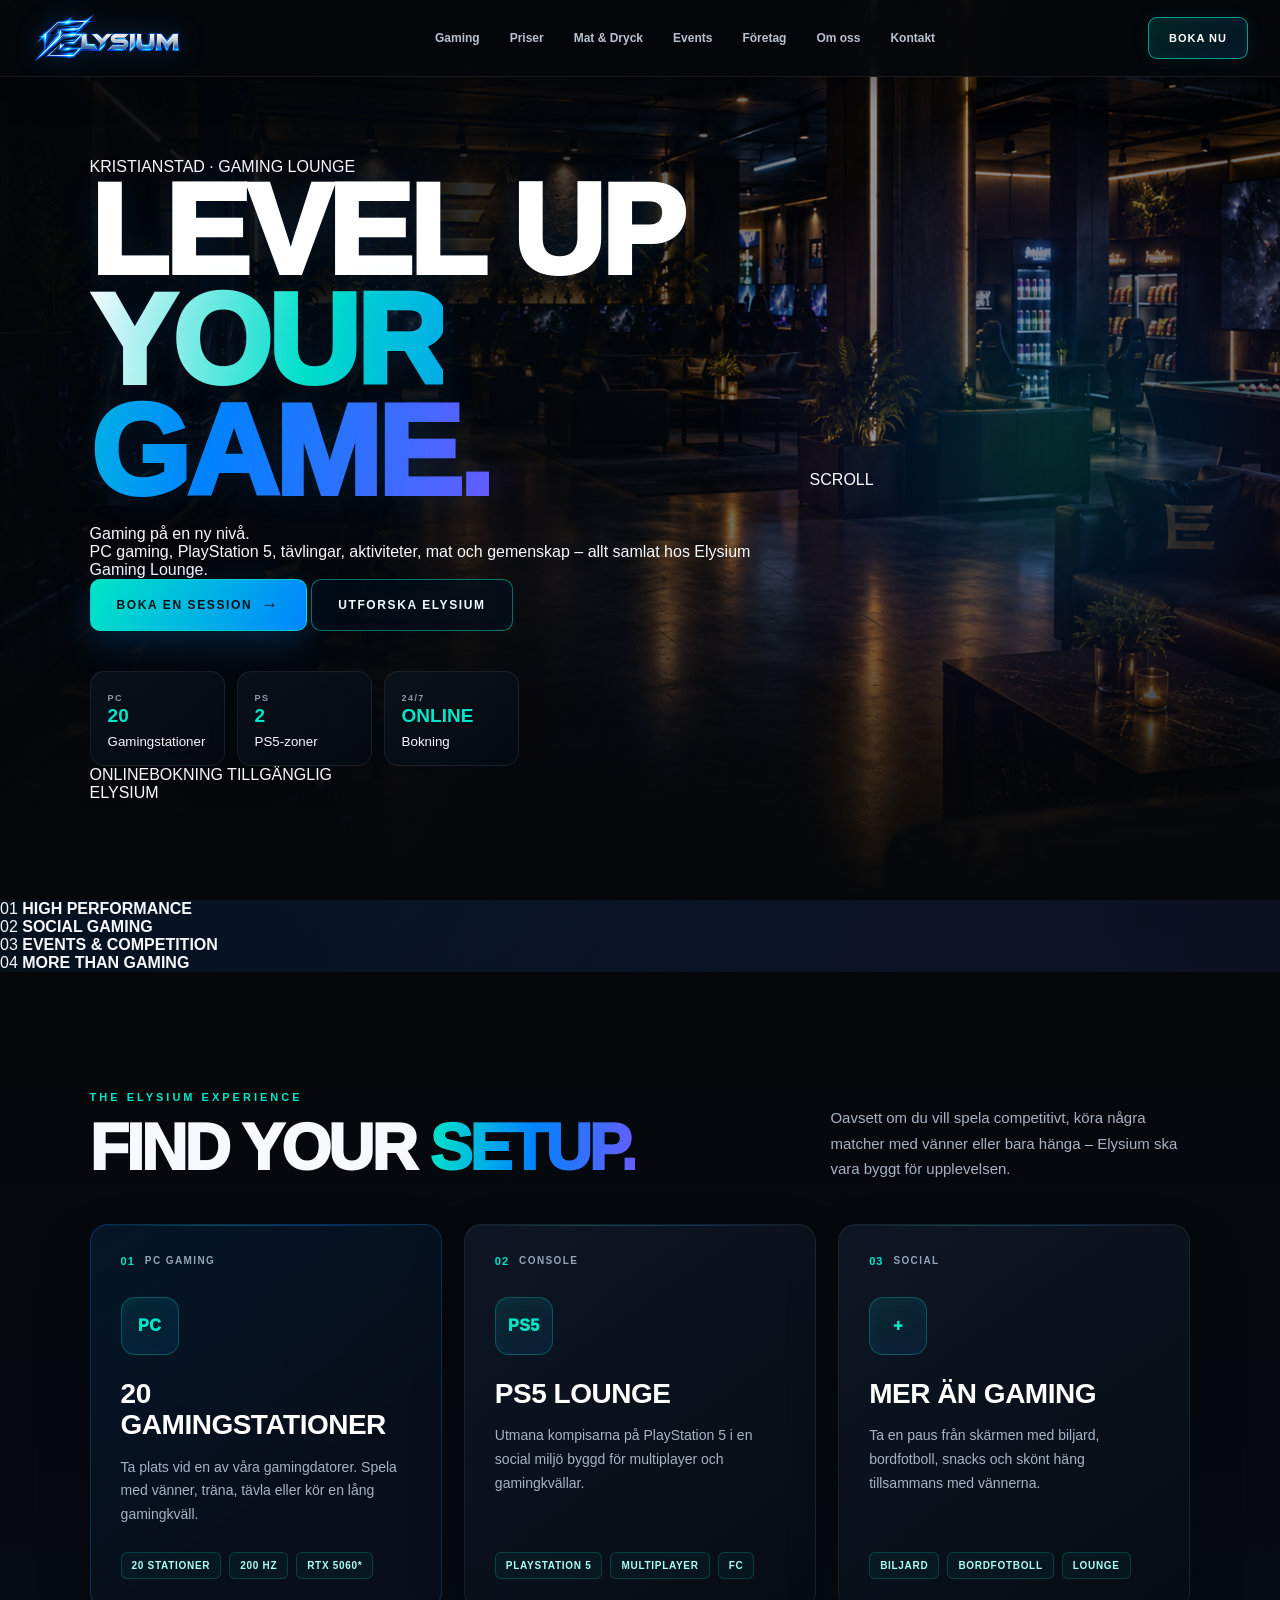
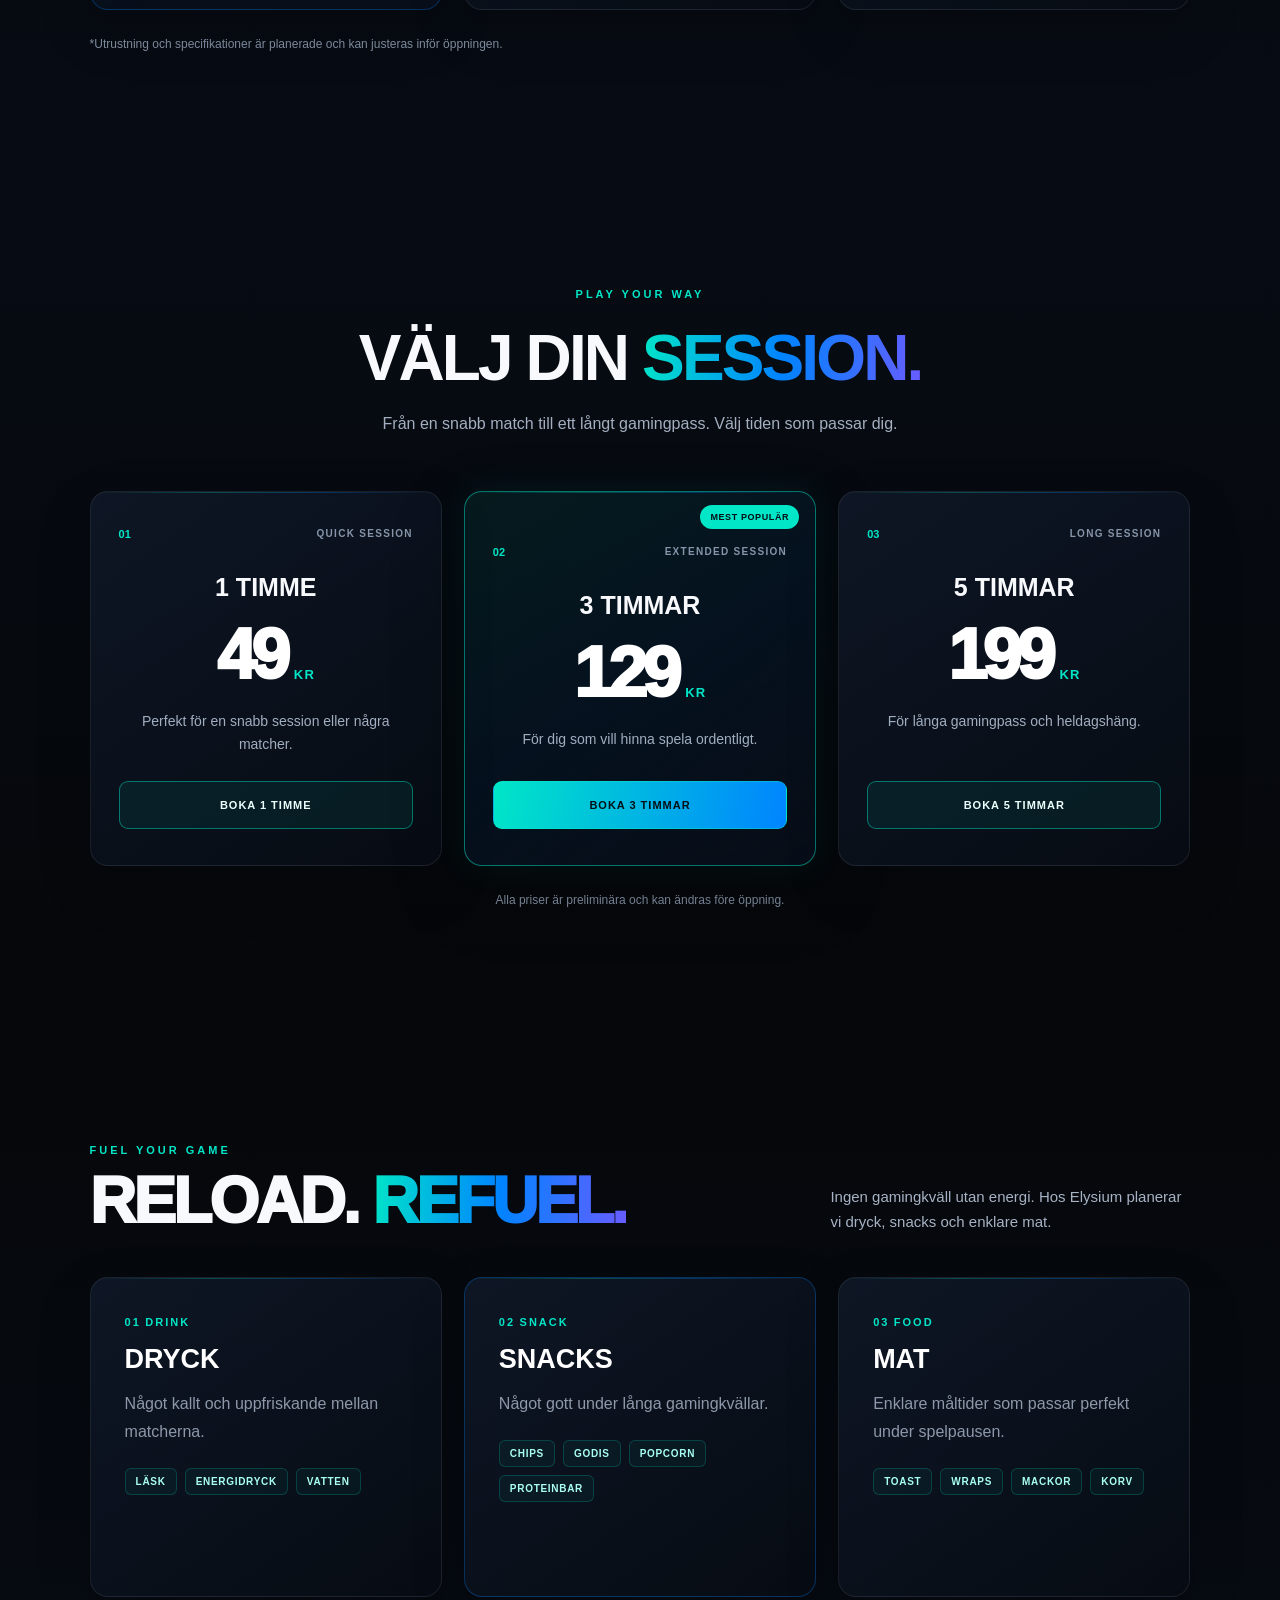
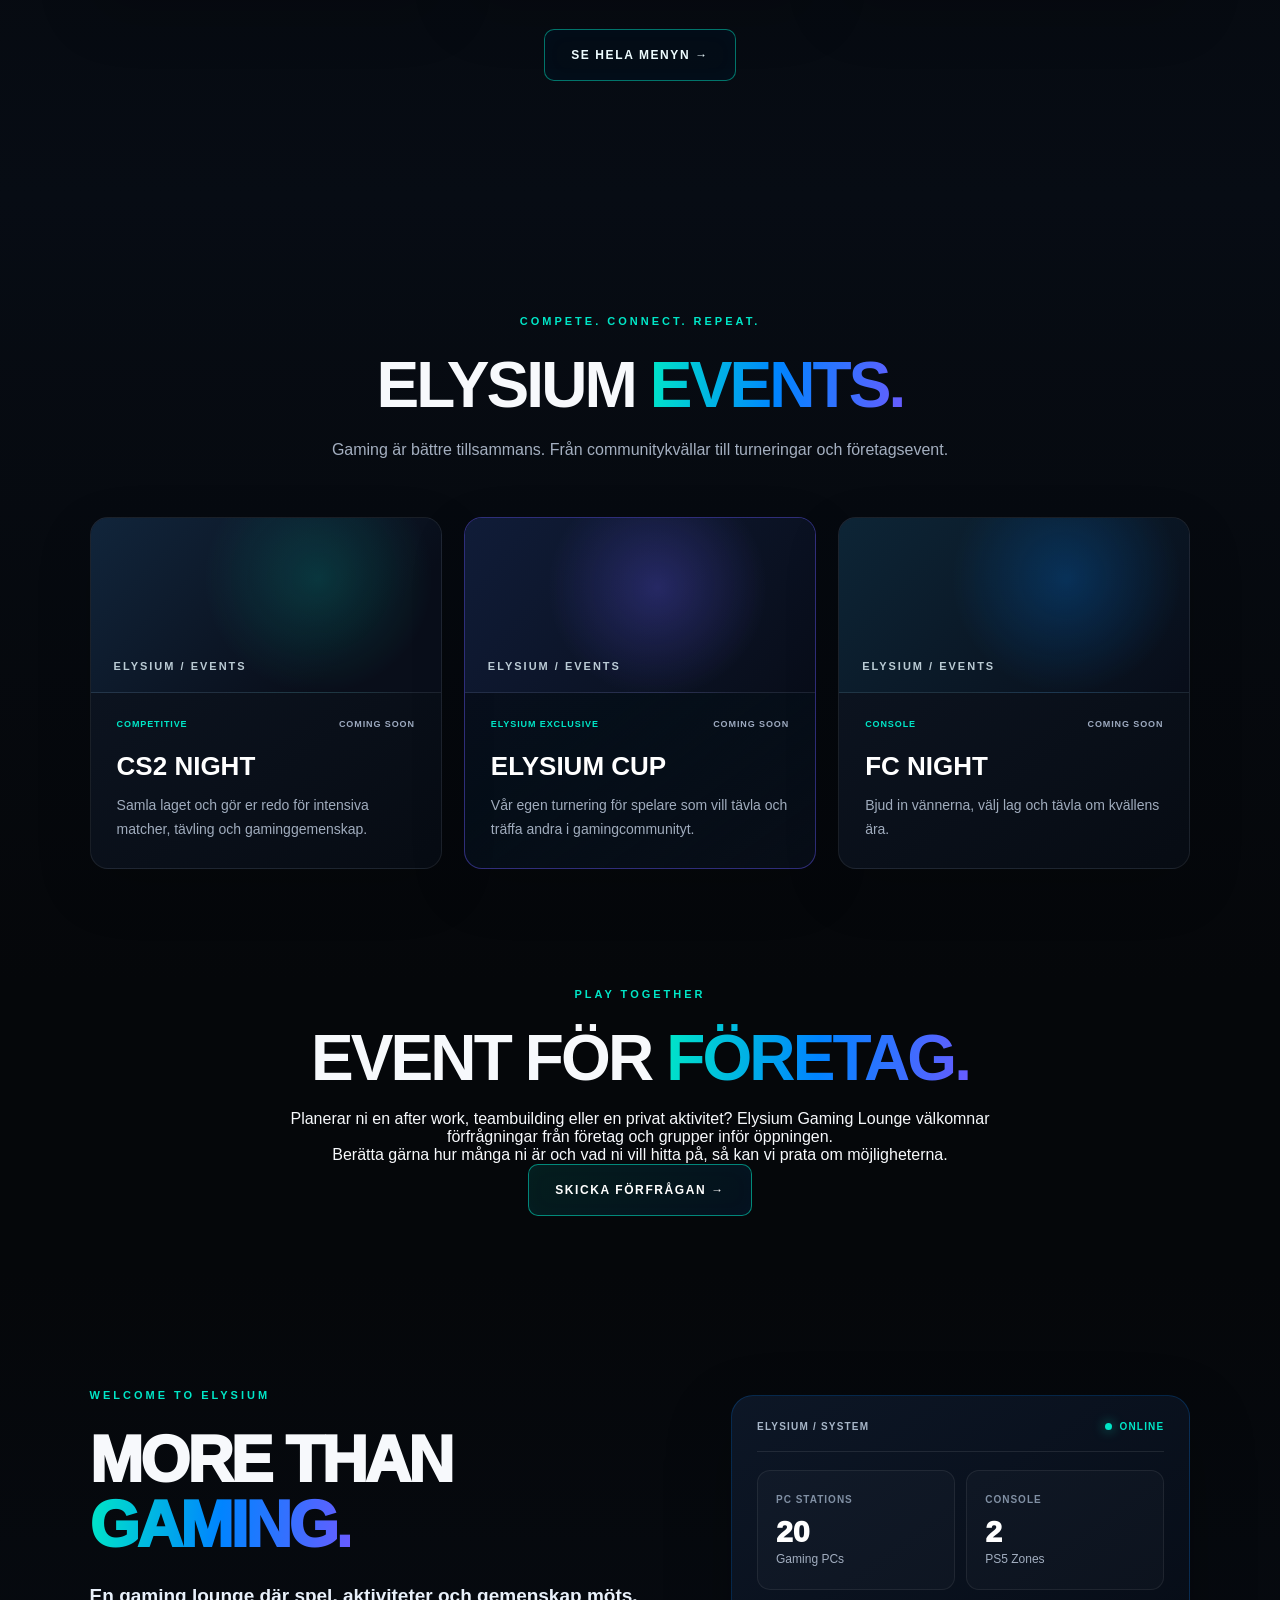
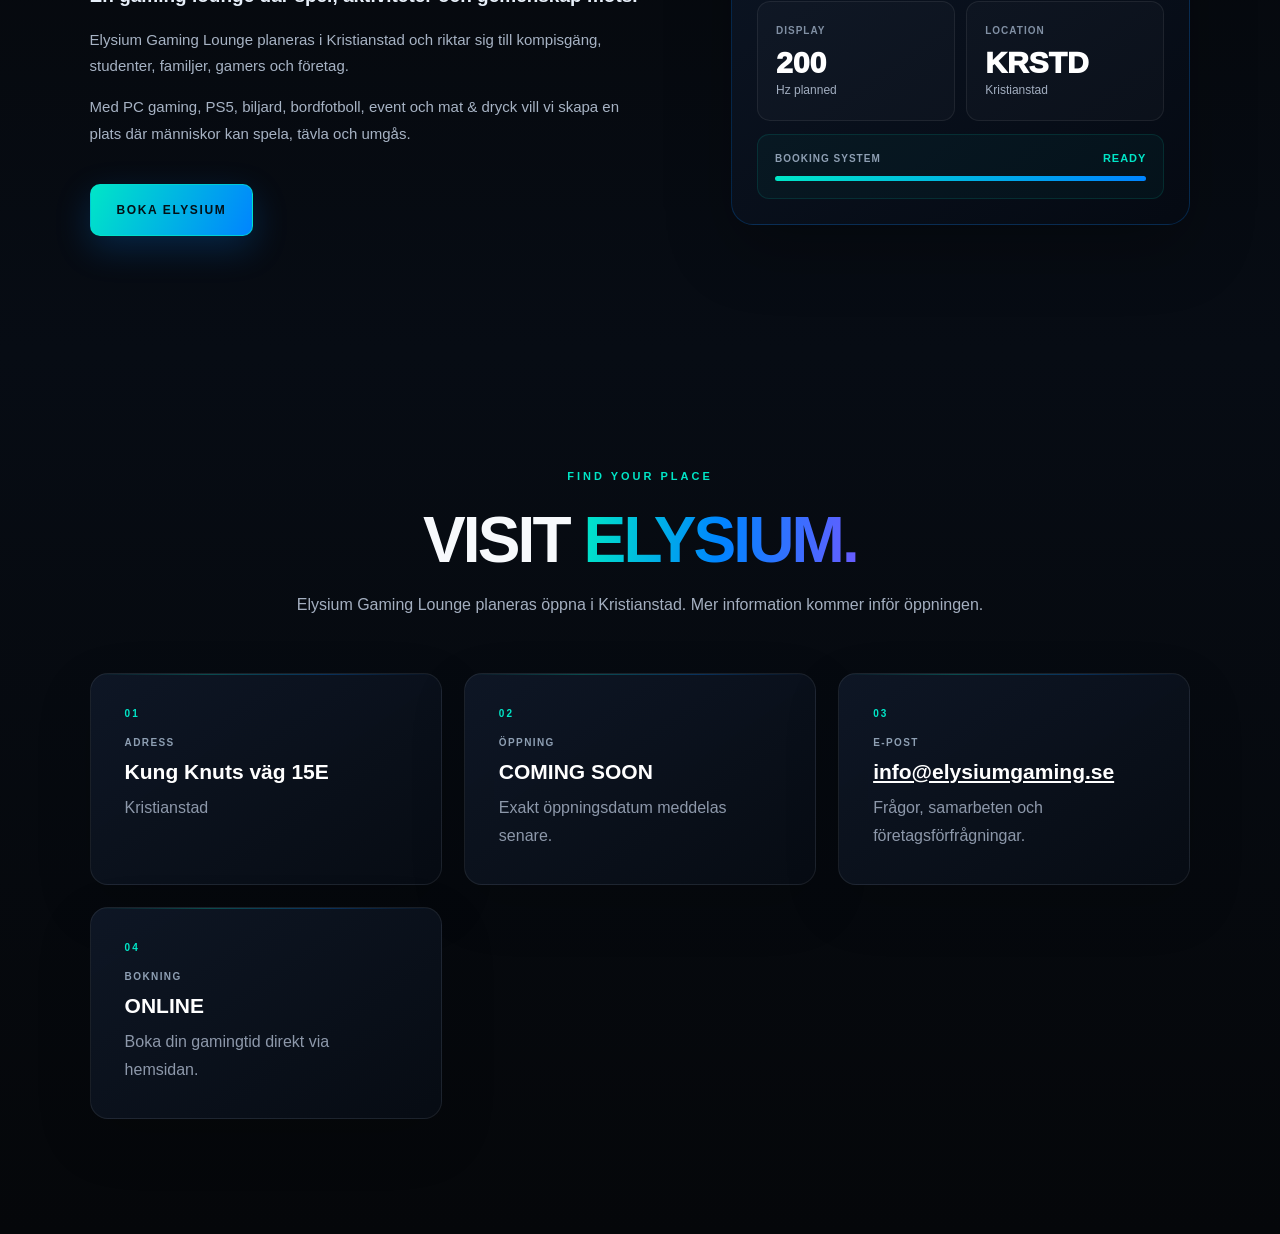
==== commit ec1be489: "Polish homepage SEO description and remove duplicate business navigation link" ====
--- a/index.html
+++ b/index.html
@@ -9,7 +9,7 @@
     <title>Elysium Gaming Lounge | Kristianstad</title>
 
     <meta name="description"
-        content="Elysium Gaming Lounge i Kristianstad – PC gaming, PS5, biljard, bordfotboll, events, mat och dryck.">
+        content="Elysium Gaming Lounge planeras öppna i Kristianstad. Upptäck PC-gaming, PS5, biljard, bordfotboll och kommande events. Företagsförfrågningar välkomnas.">
 
     <meta name="robots" content="index, follow">
     <meta property="og:type" content="website">
@@ -23,6 +23,7 @@
     <meta name="twitter:description" content="Gaming, PS5, aktiviteter och events i Kristianstad. Coming soon.">
     <link rel="canonical" href="https://www.elysiumgaming.se/">
 
+    <meta name="color-scheme" content="dark">
     <link rel="stylesheet" href="style.css">
 </head>
 
@@ -48,7 +49,6 @@
                 <a href="#priser">Priser</a>
                 <a href="#mat-dryck">Mat &amp; Dryck</a>
                 <a href="#events">Events</a>
-            <a href="#foretag">Företag</a>
                 <a href="#foretag">Företag</a>
                 <a href="#om-elysium">Om oss</a>
                 <a href="#kontakt">Kontakt</a>
